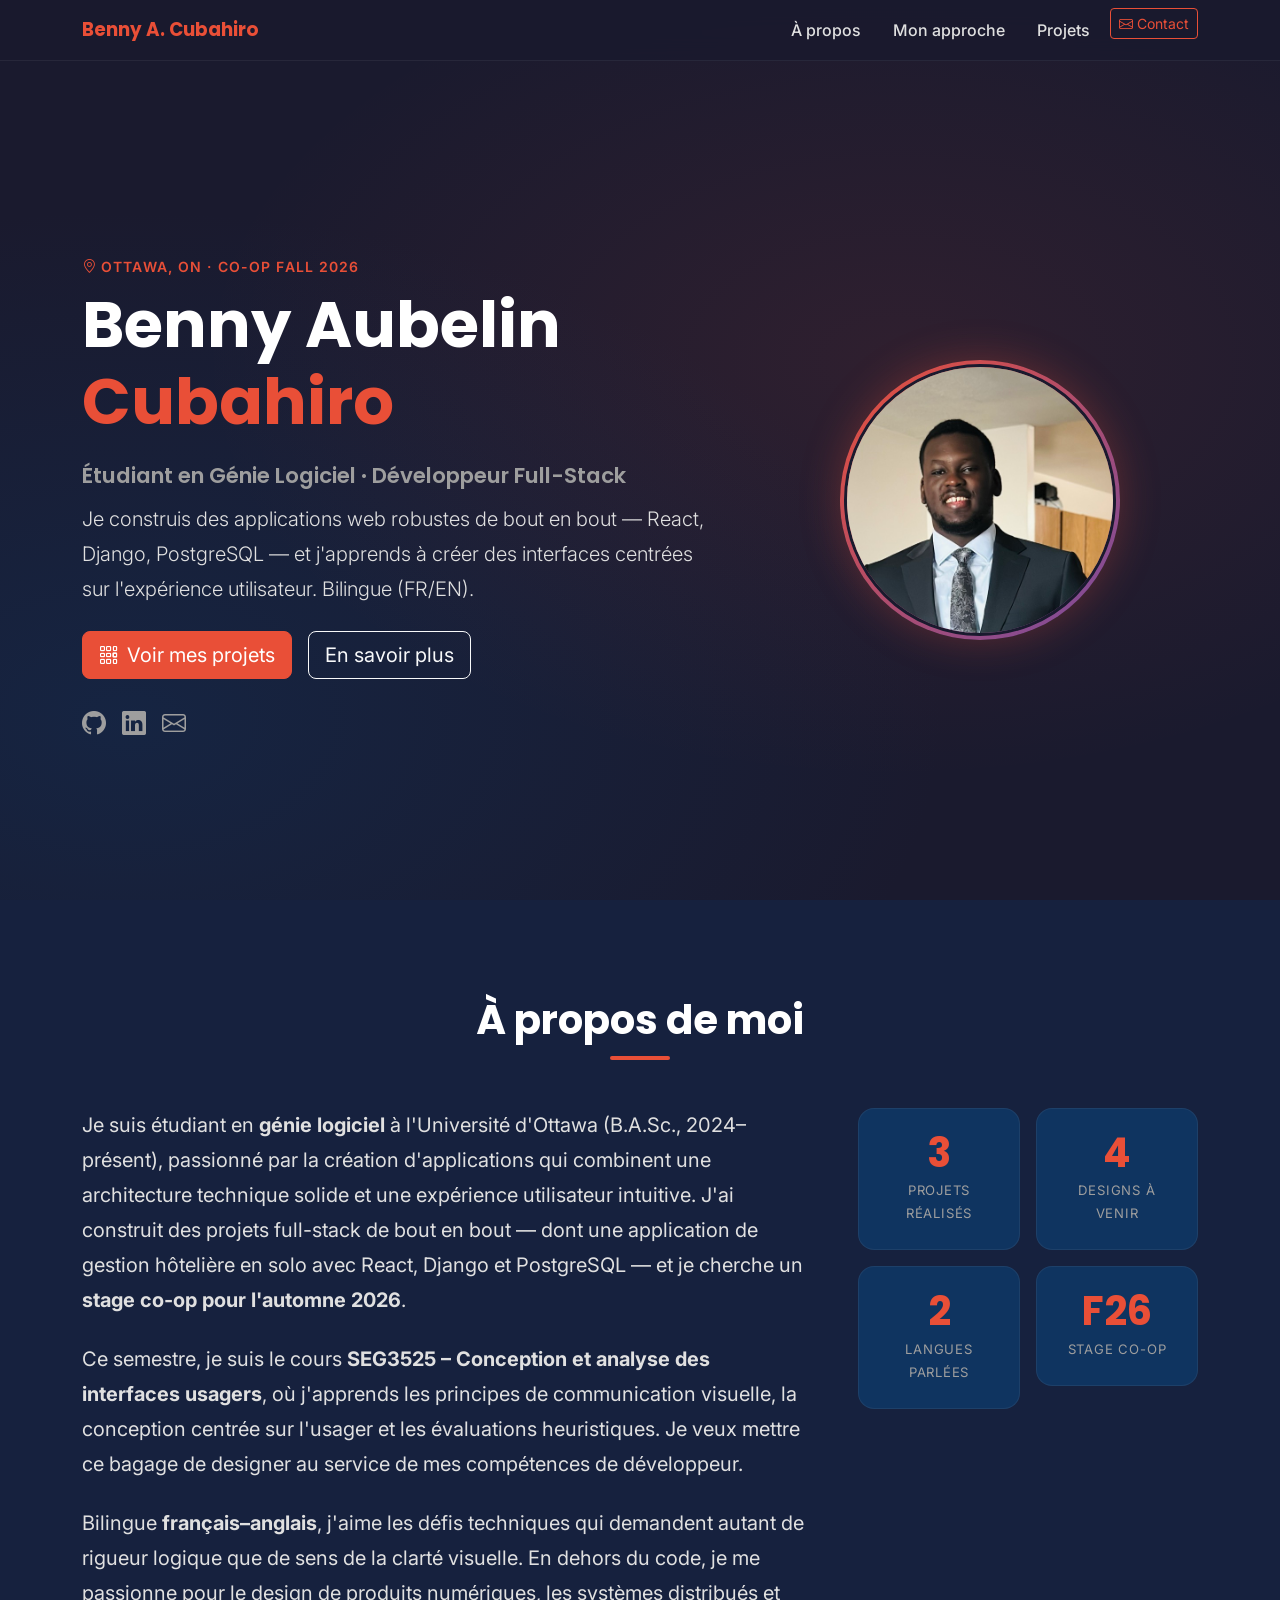
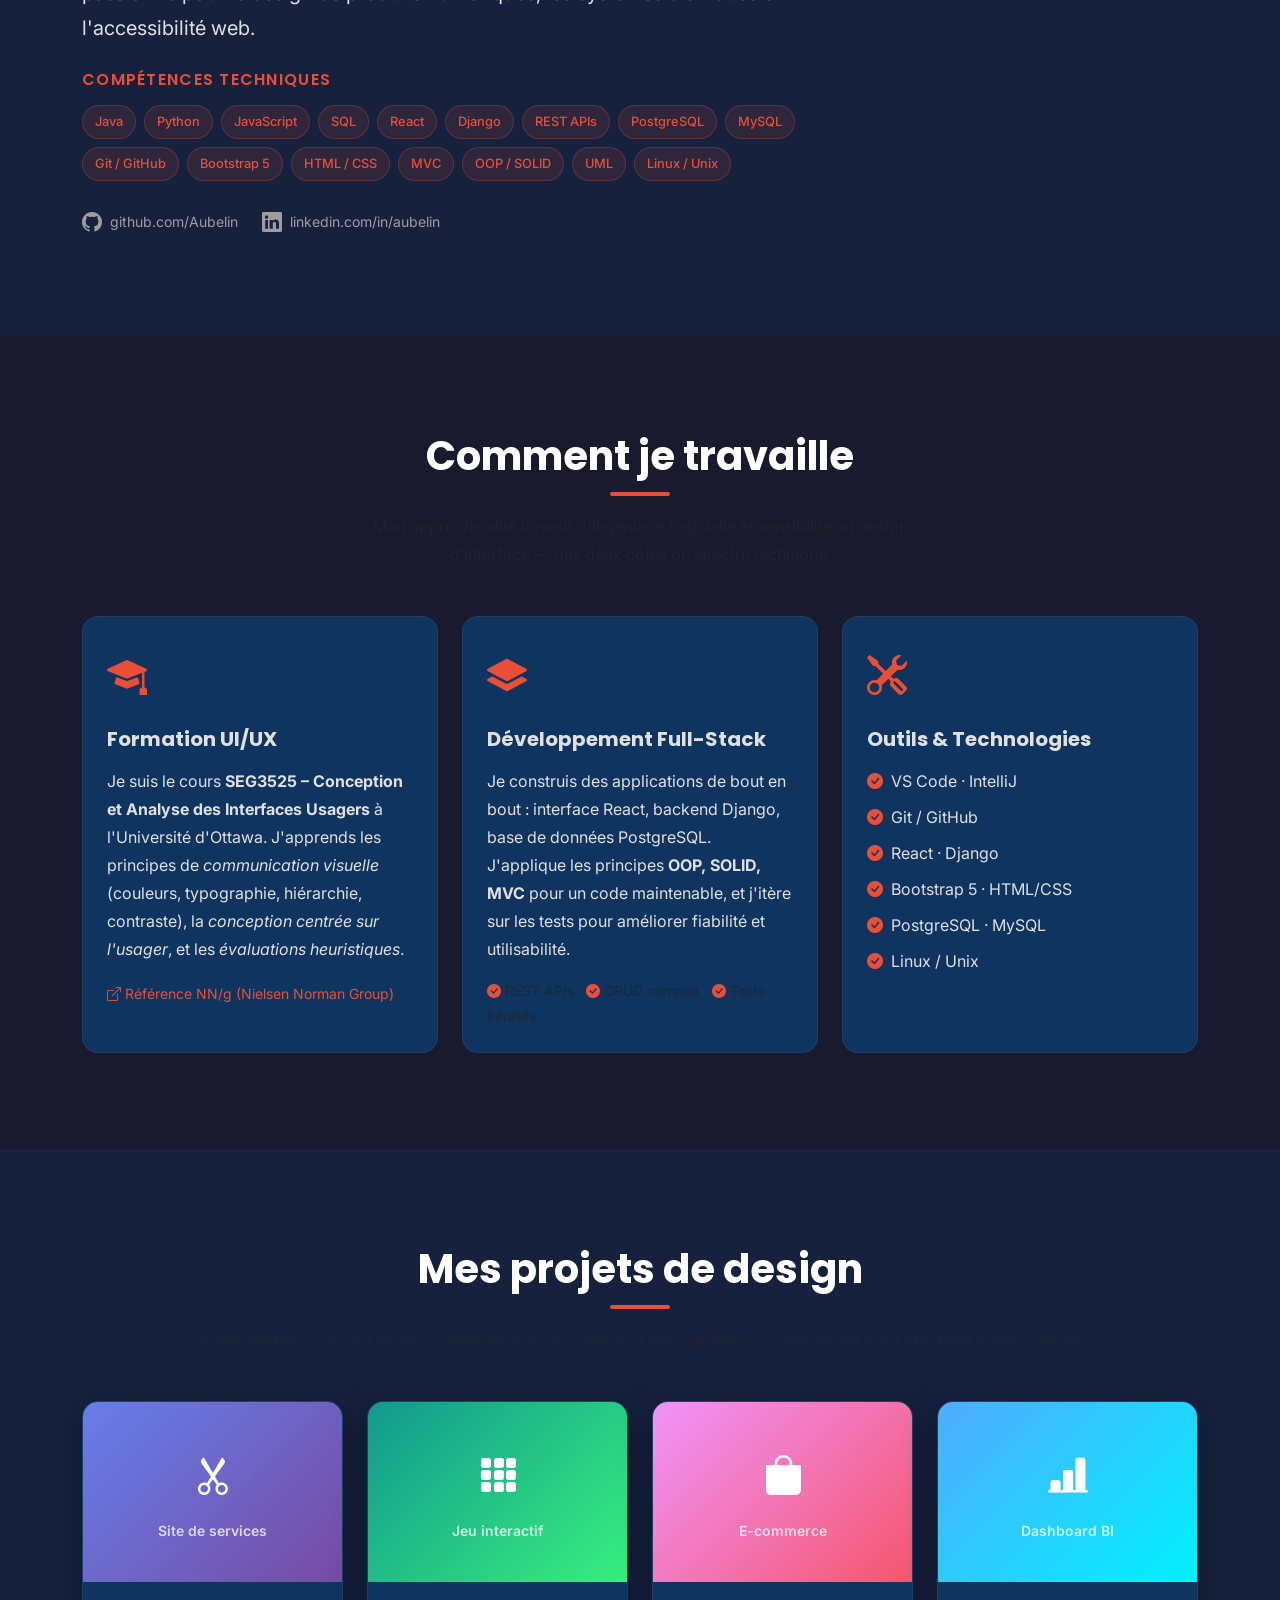
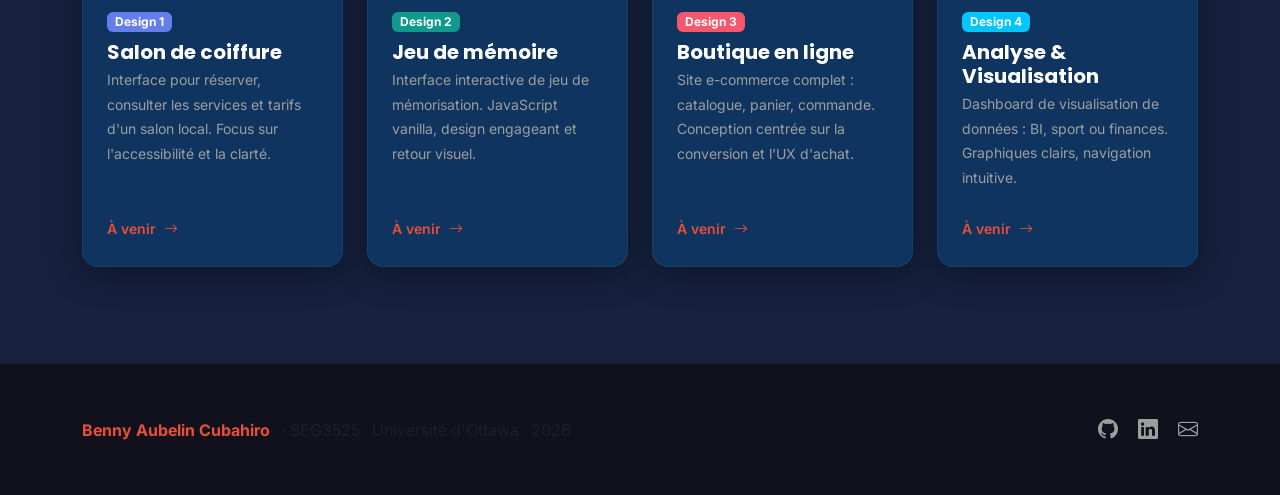
==== index.html @ 0629410d "Initial portfolio SEG3525 – Devoir 1 Portfolio page d'accueil de Benny Aubelin Cubahiro. - Section À" ====
<!DOCTYPE html>
<html lang="fr">
<head>
  <meta charset="UTF-8" />
  <meta name="viewport" content="width=device-width, initial-scale=1" />
  <meta name="description" content="Portfolio de Benny Aubelin Cubahiro – Étudiant en génie logiciel à l'Université d'Ottawa. Développeur Full-Stack React, Django, Python, Java." />
  <title>Benny Aubelin Cubahiro – Portfolio</title>

  <!-- Bootstrap 5.3 CSS -->
  <link href="https://cdn.jsdelivr.net/npm/bootstrap@5.3.3/dist/css/bootstrap.min.css" rel="stylesheet" />

  <!-- Bootstrap Icons -->
  <link rel="stylesheet" href="https://cdn.jsdelivr.net/npm/bootstrap-icons@1.11.3/font/bootstrap-icons.min.css" />

  <!-- Google Fonts : Poppins (titres) + Inter (corps) -->
  <link rel="preconnect" href="https://fonts.googleapis.com" />
  <link rel="preconnect" href="https://fonts.gstatic.com" crossorigin />
  <link href="https://fonts.googleapis.com/css2?family=Poppins:wght@400;600;700;800&family=Inter:wght@300;400;500&display=swap" rel="stylesheet" />

  <!-- CSS personnalisé -->
  <link rel="stylesheet" href="css/style.css" />
</head>

<body>

  <!-- ═══════════════════════════════════════════════════════════════
       NAVIGATION – fixed-top, devient opaque au scroll
  ════════════════════════════════════════════════════════════════ -->
  <nav class="navbar navbar-expand-lg fixed-top" id="main-nav">
    <div class="container">
      <a class="navbar-brand fw-bold" href="#hero">Benny A. Cubahiro</a>

      <button class="navbar-toggler" type="button"
        data-bs-toggle="collapse" data-bs-target="#navMenu"
        aria-controls="navMenu" aria-expanded="false" aria-label="Ouvrir le menu">
        <span class="navbar-toggler-icon"></span>
      </button>

      <div class="collapse navbar-collapse" id="navMenu">
        <ul class="navbar-nav ms-auto gap-2">
          <li class="nav-item"><a class="nav-link" href="#about">À propos</a></li>
          <li class="nav-item"><a class="nav-link" href="#work">Mon approche</a></li>
          <li class="nav-item"><a class="nav-link" href="#cases">Projets</a></li>
          <li class="nav-item">
            <a class="btn btn-outline-primary btn-sm" href="mailto:bennyaublin@gmail.com">
              <i class="bi bi-envelope me-1"></i>Contact
            </a>
          </li>
        </ul>
      </div>
    </div>
  </nav>


  <!-- ═══════════════════════════════════════════════════════════════
       SECTION HÉRO
       Hiérarchie visuelle : H1 > sous-titre > description > CTA
       Équilibre : 2 colonnes asymétriques (7/12 texte, 5/12 photo)
  ════════════════════════════════════════════════════════════════ -->
  <section id="hero" class="min-vh-100 d-flex align-items-center">
    <div class="container">
      <div class="row align-items-center g-5">

        <!-- Texte de présentation -->
        <div class="col-lg-7">
          <p class="text-primary fw-semibold mb-2 small text-uppercase letter-spacing">
            <i class="bi bi-geo-alt me-1"></i>Ottawa, ON · Co-op Fall 2026
          </p>
          <h1 class="fw-bold mb-3">
            Benny Aubelin<br>
            <span class="text-primary">Cubahiro</span>
          </h1>
          <p class="hero-subtitle mb-2 fw-semibold">
            Étudiant en Génie Logiciel · Développeur Full-Stack
          </p>
          <p class="lead mb-4">
            Je construis des applications web robustes de bout en bout — React,
            Django, PostgreSQL — et j'apprends à créer des interfaces centrées
            sur l'expérience utilisateur. Bilingue&nbsp;(FR/EN).
          </p>
          <div class="d-flex flex-wrap gap-3">
            <a href="#cases" class="btn btn-primary btn-lg">
              <i class="bi bi-grid-3x3-gap me-2"></i>Voir mes projets
            </a>
            <a href="#about" class="btn btn-outline-light btn-lg">
              En savoir plus
            </a>
          </div>
          <!-- Liens sociaux inline dans le héro -->
          <div class="d-flex gap-3 mt-4">
            <a href="https://github.com/Aubelin" class="social-link" target="_blank" rel="noopener" aria-label="GitHub">
              <i class="bi bi-github fs-4"></i>
            </a>
            <a href="https://www.linkedin.com/in/aubelin" class="social-link" target="_blank" rel="noopener" aria-label="LinkedIn">
              <i class="bi bi-linkedin fs-4"></i>
            </a>
            <a href="mailto:bennyaublin@gmail.com" class="social-link" aria-label="Email">
              <i class="bi bi-envelope fs-4"></i>
            </a>
          </div>
        </div>

        <!-- Photo de profil -->
        <div class="col-lg-5 text-center">
          <div class="hero-photo-wrapper mx-auto">
            <img
              src="images/profile.jpg"
              alt="Photo de Benny Aubelin Cubahiro"
              class="hero-photo img-fluid"
            />
          </div>
        </div>

      </div>
    </div>
  </section>


  <!-- ═══════════════════════════════════════════════════════════════
       SECTION À PROPOS  (#about)
       Exigence du devoir : qui vous êtes, ce que vous aimez
       Équilibre : 8/12 texte, 4/12 stats — asymétrique mais stable
  ════════════════════════════════════════════════════════════════ -->
  <section id="about" class="py-section bg-section-alt">
    <div class="container">

      <div class="section-header text-center mb-5">
        <h2 class="section-title">À propos de moi</h2>
        <div class="section-divider mx-auto"></div>
      </div>

      <div class="row align-items-start g-5">

        <!-- Texte biographique -->
        <div class="col-lg-8">
          <p class="fs-5 mb-4">
            Je suis étudiant en <strong>génie logiciel</strong> à l'Université d'Ottawa
            (B.A.Sc., 2024–présent), passionné par la création d'applications qui combinent
            une architecture technique solide et une expérience utilisateur intuitive.
            J'ai construit des projets full-stack de bout en bout — dont une application de
            gestion hôtelière en solo avec React, Django et PostgreSQL — et je cherche
            un <strong>stage co-op pour l'automne 2026</strong>.
          </p>
          <p class="fs-5 mb-4">
            Ce semestre, je suis le cours <strong>SEG3525 – Conception et analyse
            des interfaces usagers</strong>, où j'apprends les principes de
            communication visuelle, la conception centrée sur l'usager et les
            évaluations heuristiques. Je veux mettre ce bagage de designer au service
            de mes compétences de développeur.
          </p>
          <p class="fs-5 mb-4">
            Bilingue <strong>français–anglais</strong>, j'aime les défis techniques
            qui demandent autant de rigueur logique que de sens de la clarté visuelle.
            En dehors du code, je me passionne pour le design de produits numériques,
            les systèmes distribués et l'accessibilité web.
          </p>

          <!-- Compétences techniques -->
          <h3 class="h6 text-primary text-uppercase fw-semibold mb-3 letter-spacing">
            Compétences techniques
          </h3>
          <div class="d-flex flex-wrap gap-2 mb-4">
            <span class="skill-badge">Java</span>
            <span class="skill-badge">Python</span>
            <span class="skill-badge">JavaScript</span>
            <span class="skill-badge">SQL</span>
            <span class="skill-badge">React</span>
            <span class="skill-badge">Django</span>
            <span class="skill-badge">REST APIs</span>
            <span class="skill-badge">PostgreSQL</span>
            <span class="skill-badge">MySQL</span>
            <span class="skill-badge">Git / GitHub</span>
            <span class="skill-badge">Bootstrap 5</span>
            <span class="skill-badge">HTML / CSS</span>
            <span class="skill-badge">MVC</span>
            <span class="skill-badge">OOP / SOLID</span>
            <span class="skill-badge">UML</span>
            <span class="skill-badge">Linux / Unix</span>
          </div>

          <!-- Liens sociaux -->
          <div class="d-flex gap-4 align-items-center">
            <a href="https://github.com/Aubelin" class="social-link d-flex align-items-center gap-2" target="_blank" rel="noopener">
              <i class="bi bi-github fs-5"></i>
              <span class="small">github.com/Aubelin</span>
            </a>
            <a href="https://www.linkedin.com/in/aubelin" class="social-link d-flex align-items-center gap-2" target="_blank" rel="noopener">
              <i class="bi bi-linkedin fs-5"></i>
              <span class="small">linkedin.com/in/aubelin</span>
            </a>
          </div>
        </div>

        <!-- Statistiques rapides -->
        <div class="col-lg-4">
          <div class="row g-3">
            <div class="col-6">
              <div class="stat-card text-center p-4 animate-on-scroll">
                <div class="stat-number">3</div>
                <div class="stat-label">Projets réalisés</div>
              </div>
            </div>
            <div class="col-6">
              <div class="stat-card text-center p-4 animate-on-scroll">
                <div class="stat-number">4</div>
                <div class="stat-label">Designs à venir</div>
              </div>
            </div>
            <div class="col-6">
              <div class="stat-card text-center p-4 animate-on-scroll">
                <div class="stat-number">2</div>
                <div class="stat-label">Langues parlées</div>
              </div>
            </div>
            <div class="col-6">
              <div class="stat-card text-center p-4 animate-on-scroll">
                <div class="stat-number">F26</div>
                <div class="stat-label">Stage co-op</div>
              </div>
            </div>
          </div>
        </div>

      </div>
    </div>
  </section>


  <!-- ═══════════════════════════════════════════════════════════════
       SECTION COMMENT JE TRAVAILLE  (#work)
       Exigence du devoir : façon de travailler + formation
       Équilibre : 3 colonnes égales — symétrique
  ════════════════════════════════════════════════════════════════ -->
  <section id="work" class="py-section">
    <div class="container">

      <div class="section-header text-center mb-5">
        <h2 class="section-title">Comment je travaille</h2>
        <div class="section-divider mx-auto"></div>
        <p class="text-muted mt-3 mx-auto" style="max-width:560px;">
          Mon approche allie rigueur d'ingénierie logicielle et sensibilité
          au design d'interface — des deux côtés du spectre technique.
        </p>
      </div>

      <div class="row g-4">

        <!-- Carte 1 – Formation UI/UX -->
        <div class="col-md-4">
          <div class="feature-card h-100 p-4 animate-on-scroll">
            <div class="feature-icon mb-3">
              <i class="bi bi-mortarboard-fill fs-1"></i>
            </div>
            <h3 class="h5 fw-bold mb-3">Formation UI/UX</h3>
            <p class="mb-3">
              Je suis le cours <strong>SEG3525 – Conception et Analyse des
              Interfaces Usagers</strong> à l'Université d'Ottawa.
              J'apprends les principes de <em>communication visuelle</em>
              (couleurs, typographie, hiérarchie, contraste), la <em>conception
              centrée sur l'usager</em>, et les <em>évaluations
              heuristiques</em>.
            </p>
            <a href="https://www.nngroup.com" target="_blank" rel="noopener" class="text-primary text-decoration-none small">
              <i class="bi bi-box-arrow-up-right me-1"></i>Référence NN/g (Nielsen Norman Group)
            </a>
          </div>
        </div>

        <!-- Carte 2 – Développement Full-Stack -->
        <div class="col-md-4">
          <div class="feature-card h-100 p-4 animate-on-scroll">
            <div class="feature-icon mb-3">
              <i class="bi bi-layers-fill fs-1"></i>
            </div>
            <h3 class="h5 fw-bold mb-3">Développement Full-Stack</h3>
            <p class="mb-3">
              Je construis des applications de bout en bout : interface
              React, backend Django, base de données PostgreSQL.
              J'applique les principes <strong>OOP, SOLID, MVC</strong>
              pour un code maintenable, et j'itère sur les tests pour
              améliorer fiabilité et utilisabilité.
            </p>
            <p class="text-muted small mb-0">
              <i class="bi bi-check-circle-fill text-primary me-1"></i>REST APIs
              · <i class="bi bi-check-circle-fill text-primary me-1"></i>CRUD complet
              · <i class="bi bi-check-circle-fill text-primary me-1"></i>Tests itératifs
            </p>
          </div>
        </div>

        <!-- Carte 3 – Outils & Technologies -->
        <div class="col-md-4">
          <div class="feature-card h-100 p-4 animate-on-scroll">
            <div class="feature-icon mb-3">
              <i class="bi bi-tools fs-1"></i>
            </div>
            <h3 class="h5 fw-bold mb-3">Outils & Technologies</h3>
            <ul class="list-unstyled mb-0">
              <li class="mb-2"><i class="bi bi-check-circle-fill text-primary me-2"></i>VS Code · IntelliJ</li>
              <li class="mb-2"><i class="bi bi-check-circle-fill text-primary me-2"></i>Git / GitHub</li>
              <li class="mb-2"><i class="bi bi-check-circle-fill text-primary me-2"></i>React · Django</li>
              <li class="mb-2"><i class="bi bi-check-circle-fill text-primary me-2"></i>Bootstrap 5 · HTML/CSS</li>
              <li class="mb-2"><i class="bi bi-check-circle-fill text-primary me-2"></i>PostgreSQL · MySQL</li>
              <li class="mb-2"><i class="bi bi-check-circle-fill text-primary me-2"></i>Linux / Unix</li>
            </ul>
          </div>
        </div>

      </div>
    </div>
  </section>


  <!-- ═══════════════════════════════════════════════════════════════
       SECTION 4 ÉTUDES DE CAS  (#cases)
       Exigence du devoir : 4 cartes cliquables → pages placeholder
       Échelle : badges, titres et textes à tailles différenciées
  ════════════════════════════════════════════════════════════════ -->
  <section id="cases" class="py-section bg-section-alt">
    <div class="container">

      <div class="section-header text-center mb-5">
        <h2 class="section-title">Mes projets de design</h2>
        <div class="section-divider mx-auto"></div>
        <p class="text-muted mt-3">
          Quatre interfaces à concevoir ce semestre dans le cadre du cours SEG3525 —
          cliquez sur une carte pour voir les détails.
        </p>
      </div>

      <div class="row g-4">

        <!-- Projet 1 : Salon de coiffure -->
        <div class="col-sm-6 col-xl-3">
          <a href="pages/projet1.html" class="text-decoration-none">
            <div class="case-card h-100 animate-on-scroll">
              <div class="card-img-wrapper">
                <div class="card-placeholder bg-gradient-1 d-flex flex-column align-items-center justify-content-center">
                  <i class="bi bi-scissors fs-1 text-white"></i>
                  <span class="small text-white mt-2 opacity-75 fw-semibold">Site de services</span>
                </div>
              </div>
              <div class="card-body p-4">
                <span class="badge mb-2" style="background:#667eea;">Design 1</span>
                <h5 class="card-title fw-bold mb-1">Salon de coiffure</h5>
                <p class="card-text small">
                  Interface pour réserver, consulter les services et tarifs
                  d'un salon local. Focus sur l'accessibilité et la clarté.
                </p>
              </div>
              <div class="card-footer-custom px-4 pb-4">
                <span class="text-primary small fw-semibold">
                  À venir <i class="bi bi-arrow-right ms-1"></i>
                </span>
              </div>
            </div>
          </a>
        </div>

        <!-- Projet 2 : Jeu de mémoire -->
        <div class="col-sm-6 col-xl-3">
          <a href="pages/projet2.html" class="text-decoration-none">
            <div class="case-card h-100 animate-on-scroll">
              <div class="card-img-wrapper">
                <div class="card-placeholder bg-gradient-2 d-flex flex-column align-items-center justify-content-center">
                  <i class="bi bi-grid-3x3-gap-fill fs-1 text-white"></i>
                  <span class="small text-white mt-2 opacity-75 fw-semibold">Jeu interactif</span>
                </div>
              </div>
              <div class="card-body p-4">
                <span class="badge mb-2" style="background:#11998e;">Design 2</span>
                <h5 class="card-title fw-bold mb-1">Jeu de mémoire</h5>
                <p class="card-text small">
                  Interface interactive de jeu de mémorisation.
                  JavaScript vanilla, design engageant et retour visuel.
                </p>
              </div>
              <div class="card-footer-custom px-4 pb-4">
                <span class="text-primary small fw-semibold">
                  À venir <i class="bi bi-arrow-right ms-1"></i>
                </span>
              </div>
            </div>
          </a>
        </div>

        <!-- Projet 3 : E-commerce -->
        <div class="col-sm-6 col-xl-3">
          <a href="pages/projet3.html" class="text-decoration-none">
            <div class="case-card h-100 animate-on-scroll">
              <div class="card-img-wrapper">
                <div class="card-placeholder bg-gradient-3 d-flex flex-column align-items-center justify-content-center">
                  <i class="bi bi-bag-fill fs-1 text-white"></i>
                  <span class="small text-white mt-2 opacity-75 fw-semibold">E-commerce</span>
                </div>
              </div>
              <div class="card-body p-4">
                <span class="badge mb-2" style="background:#f5576c;">Design 3</span>
                <h5 class="card-title fw-bold mb-1">Boutique en ligne</h5>
                <p class="card-text small">
                  Site e-commerce complet : catalogue, panier, commande.
                  Conception centrée sur la conversion et l'UX d'achat.
                </p>
              </div>
              <div class="card-footer-custom px-4 pb-4">
                <span class="text-primary small fw-semibold">
                  À venir <i class="bi bi-arrow-right ms-1"></i>
                </span>
              </div>
            </div>
          </a>
        </div>

        <!-- Projet 4 : Analyse & Visualisation -->
        <div class="col-sm-6 col-xl-3">
          <a href="pages/projet4.html" class="text-decoration-none">
            <div class="case-card h-100 animate-on-scroll">
              <div class="card-img-wrapper">
                <div class="card-placeholder bg-gradient-4 d-flex flex-column align-items-center justify-content-center">
                  <i class="bi bi-bar-chart-line-fill fs-1 text-white"></i>
                  <span class="small text-white mt-2 opacity-75 fw-semibold">Dashboard BI</span>
                </div>
              </div>
              <div class="card-body p-4">
                <span class="badge mb-2" style="background:#00c6fb;">Design 4</span>
                <h5 class="card-title fw-bold mb-1">Analyse & Visualisation</h5>
                <p class="card-text small">
                  Dashboard de visualisation de données : BI, sport ou
                  finances. Graphiques clairs, navigation intuitive.
                </p>
              </div>
              <div class="card-footer-custom px-4 pb-4">
                <span class="text-primary small fw-semibold">
                  À venir <i class="bi bi-arrow-right ms-1"></i>
                </span>
              </div>
            </div>
          </a>
        </div>

      </div>
    </div>
  </section>


  <!-- ═══════════════════════════════════════════════════════════════
       FOOTER
  ════════════════════════════════════════════════════════════════ -->
  <footer class="py-5">
    <div class="container">
      <div class="row align-items-center">
        <div class="col-md-6 text-center text-md-start mb-3 mb-md-0">
          <span class="fw-bold text-primary">Benny Aubelin Cubahiro</span>
          <span class="text-muted ms-2">· SEG3525 · Université d'Ottawa · 2026</span>
        </div>
        <div class="col-md-6 text-center text-md-end">
          <a href="https://github.com/Aubelin" class="social-link me-3" target="_blank" rel="noopener" aria-label="GitHub">
            <i class="bi bi-github fs-5"></i>
          </a>
          <a href="https://www.linkedin.com/in/aubelin" class="social-link me-3" target="_blank" rel="noopener" aria-label="LinkedIn">
            <i class="bi bi-linkedin fs-5"></i>
          </a>
          <a href="mailto:bennyaublin@gmail.com" class="social-link" aria-label="Email">
            <i class="bi bi-envelope fs-5"></i>
          </a>
        </div>
      </div>
    </div>
  </footer>

  <!-- Bootstrap JS -->
  <script src="https://cdn.jsdelivr.net/npm/bootstrap@5.3.3/dist/js/bootstrap.bundle.min.js"></script>
  <!-- JS personnalisé -->
  <script src="js/main.js"></script>

</body>
</html>
---- css/style.css ----
/*
  SEG3525 – Devoir 1 · Portfolio de Benny Aubelin Cubahiro
  CSS personnalisé — complète Bootstrap 5
  ─────────────────────────────────────────────────────────────────
  PRINCIPES DE COMMUNICATION VISUELLE APPLIQUÉS :
  ① Échelle      : H1 (4rem) → H2 (2.5rem) → H3 (1.5rem) → body (1rem)
                   stat-number (2.5rem) vs stat-label (0.85rem)
  ② Hiérarchie   : Hero > À propos > Comment je travaille > Projets
                   Dans chaque section : titre > sous-titre > corps > CTA
  ③ Équilibre    : Hero 7/12–5/12 (asymétrique), About 8/12–4/12,
                   Work 3×1/3 (symétrique), Cases 4×1/4 (grille)
  ④ Contraste    : fond #1A1A2E + texte #E0E0E0 + accent #E94F37
                   Ratio de contraste text/fond ≈ 10:1 (WCAG AAA)
*/

/* ════════════════════════════════════════════════════════════════
   1. VARIABLES DE THÈME
════════════════════════════════════════════════════════════════ */
:root {
  /* Palette – 5 couleurs max (principe de communication visuelle) */
  --color-primary:      #E94F37;   /* Rouge-orange : accent, CTA, icônes  */
  --color-primary-dark: #c0392b;   /* Survol primaire                     */
  --color-dark:         #1A1A2E;   /* Fond général – navy profond         */
  --color-dark-alt:     #16213E;   /* Fond sections alternées             */
  --color-card:         #0F3460;   /* Fond des cartes                     */

  /* Texte */
  --color-text:         #E0E0E0;   /* Corps de texte principal            */
  --color-text-muted:   #9E9E9E;   /* Texte secondaire / légendes         */
  --color-heading:      #FFFFFF;   /* Titres h1–h4                        */

  /* Typographie */
  --font-heading: 'Poppins', sans-serif;
  --font-body:    'Inter', sans-serif;
  --font-size-base: 1rem;
  --line-height:    1.75;

  /* Espacements */
  --section-padding: 6rem 0;

  /* Arrondi */
  --border-radius-card: 1rem;
  --border-radius-btn:  0.5rem;

  /* Ombres */
  --shadow-card:  0 8px 32px rgba(0, 0, 0, 0.35);
  --shadow-hover: 0 16px 48px rgba(233, 79, 55, 0.22);

  /* Transition globale */
  --transition: all 0.3s ease;
}


/* ════════════════════════════════════════════════════════════════
   2. RESET & BASE
════════════════════════════════════════════════════════════════ */
*, *::before, *::after {
  box-sizing: border-box;
  margin: 0;
  padding: 0;
}

html {
  scroll-behavior: smooth;
  font-size: var(--font-size-base);
}

body {
  font-family: var(--font-body);
  background-color: var(--color-dark);
  color: var(--color-text);
  line-height: var(--line-height);
  overflow-x: hidden;
}

/* Surcharge Bootstrap – couleur primaire */
.text-primary          { color: var(--color-primary) !important; }
.bg-primary            { background-color: var(--color-primary) !important; }
.btn-primary           { background-color: var(--color-primary); border-color: var(--color-primary); }
.btn-primary:hover     { background-color: var(--color-primary-dark); border-color: var(--color-primary-dark); }
.btn-outline-primary   { color: var(--color-primary); border-color: var(--color-primary); }
.btn-outline-primary:hover { background-color: var(--color-primary); color: #fff; }


/* ════════════════════════════════════════════════════════════════
   3. TYPOGRAPHIE — Hiérarchie visuelle claire
   Principe : chaque niveau est perceptiblement plus petit
════════════════════════════════════════════════════════════════ */
h1, h2, h3, h4, h5, h6 {
  font-family: var(--font-heading);
  color: var(--color-heading);
  line-height: 1.2;
}

/* Échelle typographique : clamp() = responsive sans media-query */
h1 { font-size: clamp(2.2rem, 6vw, 4rem); }
h2 { font-size: clamp(1.75rem, 3.5vw, 2.5rem); }
h3 { font-size: 1.5rem; }

p { color: var(--color-text); margin-bottom: 0; }

a {
  color: var(--color-primary);
  text-decoration: none;
  transition: var(--transition);
}
a:hover { color: var(--color-primary-dark); }

.letter-spacing { letter-spacing: 0.08em; }

.hero-subtitle {
  font-family: var(--font-heading);
  font-size: clamp(1.1rem, 2vw, 1.35rem);
  color: var(--color-text-muted);
}


/* ════════════════════════════════════════════════════════════════
   4. NAVIGATION
════════════════════════════════════════════════════════════════ */
#main-nav {
  background: rgba(26, 26, 46, 0.9);
  backdrop-filter: blur(12px);
  -webkit-backdrop-filter: blur(12px);
  border-bottom: 1px solid rgba(255, 255, 255, 0.06);
  transition: var(--transition);
}

#main-nav.scrolled {
  background: rgba(26, 26, 46, 1);
  box-shadow: 0 4px 20px rgba(0, 0, 0, 0.4);
}

.navbar-brand {
  color: var(--color-primary) !important;
  font-family: var(--font-heading);
  font-weight: 700;
  font-size: 1.15rem;
}

.nav-link {
  color: var(--color-text) !important;
  font-weight: 500;
  padding: 0.5rem 0.75rem !important;
  transition: var(--transition);
}
.nav-link:hover, .nav-link.active { color: var(--color-primary) !important; }

.navbar-toggler       { border-color: rgba(255,255,255,0.2); }
.navbar-toggler-icon  { filter: invert(1) brightness(0.8); }


/* ════════════════════════════════════════════════════════════════
   5. HÉROS
   Équilibre asymétrique : texte 7/12, photo 5/12
════════════════════════════════════════════════════════════════ */
#hero {
  padding-top: 100px;
  min-height: 100vh;
  background:
    radial-gradient(ellipse at 70% 40%, rgba(233, 79, 55, 0.1) 0%, transparent 55%),
    radial-gradient(ellipse at 10% 80%, rgba(15, 52, 96, 0.4) 0%, transparent 50%),
    var(--color-dark);
}

/* Photo de profil circulaire avec bordure accent */
.hero-photo-wrapper {
  width: 280px;
  height: 280px;
  border-radius: 50%;
  padding: 4px;
  background: linear-gradient(135deg, var(--color-primary), #764ba2);
  box-shadow: 0 0 40px rgba(233, 79, 55, 0.3);
}

.hero-photo {
  width: 100%;
  height: 100%;
  border-radius: 50%;
  object-fit: cover;
  object-position: center top;
  border: 3px solid var(--color-dark);
}


/* ════════════════════════════════════════════════════════════════
   6. SECTIONS – rythme et alternance
════════════════════════════════════════════════════════════════ */
.py-section { padding: var(--section-padding); }

.bg-section-alt { background-color: var(--color-dark-alt); }

.section-title {
  font-family: var(--font-heading);
  font-weight: 700;
}

/* Ligne décorative rouge sous les titres de section */
.section-divider {
  width: 60px;
  height: 4px;
  background: var(--color-primary);
  border-radius: 2px;
  margin-top: 0.75rem;
}


/* ════════════════════════════════════════════════════════════════
   7. BADGES DE COMPÉTENCES
════════════════════════════════════════════════════════════════ */
.skill-badge {
  display: inline-block;
  padding: 0.3rem 0.75rem;
  border-radius: 2rem;
  font-size: 0.8rem;
  font-weight: 500;
  background: rgba(233, 79, 55, 0.12);
  color: var(--color-primary);
  border: 1px solid rgba(233, 79, 55, 0.25);
  transition: var(--transition);
}
.skill-badge:hover {
  background: rgba(233, 79, 55, 0.22);
}


/* ════════════════════════════════════════════════════════════════
   8. STATISTIQUES (section À propos)
════════════════════════════════════════════════════════════════ */
.stat-card {
  background: var(--color-card);
  border-radius: var(--border-radius-card);
  border: 1px solid rgba(255, 255, 255, 0.06);
}

/* Échelle : grand nombre vs petite étiquette */
.stat-number {
  font-family: var(--font-heading);
  font-size: 2.5rem;
  font-weight: 700;
  color: var(--color-primary);
  line-height: 1;
  margin-bottom: 0.4rem;
}

.stat-label {
  font-size: 0.82rem;
  color: var(--color-text-muted);
  text-transform: uppercase;
  letter-spacing: 0.06em;
}


/* ════════════════════════════════════════════════════════════════
   9. CARTES "COMMENT JE TRAVAILLE"
════════════════════════════════════════════════════════════════ */
.feature-card {
  background: var(--color-card);
  border: 1px solid rgba(255, 255, 255, 0.06);
  border-radius: var(--border-radius-card);
  transition: var(--transition);
}

.feature-card:hover {
  transform: translateY(-6px);
  box-shadow: var(--shadow-hover);
  border-color: rgba(233, 79, 55, 0.3);
}

.feature-icon { color: var(--color-primary); }


/* ════════════════════════════════════════════════════════════════
   10. CARTES DES PROJETS (études de cas)
════════════════════════════════════════════════════════════════ */
.case-card {
  background: var(--color-card);
  border: 1px solid rgba(255, 255, 255, 0.06);
  border-radius: var(--border-radius-card);
  overflow: hidden;
  transition: var(--transition);
  box-shadow: var(--shadow-card);
  display: flex;
  flex-direction: column;
}

.case-card:hover {
  transform: translateY(-8px);
  box-shadow: var(--shadow-hover);
  border-color: rgba(233, 79, 55, 0.35);
}

.card-img-wrapper { overflow: hidden; }

.card-placeholder {
  height: 180px;
  width: 100%;
  transition: transform 0.4s ease;
}

.case-card:hover .card-placeholder { transform: scale(1.06); }

/* Dégradés pour les 4 projets */
.bg-gradient-1 { background: linear-gradient(135deg, #667eea 0%, #764ba2 100%); }
.bg-gradient-2 { background: linear-gradient(135deg, #11998e 0%, #38ef7d 100%); }
.bg-gradient-3 { background: linear-gradient(135deg, #f093fb 0%, #f5576c 100%); }
.bg-gradient-4 { background: linear-gradient(135deg, #4facfe 0%, #00f2fe 100%); }

.card-title  { color: var(--color-heading); }
.card-text   { color: var(--color-text-muted); }
.card-body   { flex: 1; }
.card-footer-custom { margin-top: auto; }


/* ════════════════════════════════════════════════════════════════
   11. LIENS SOCIAUX
════════════════════════════════════════════════════════════════ */
.social-link {
  color: var(--color-text-muted);
  transition: var(--transition);
}
.social-link:hover {
  color: var(--color-primary);
  transform: translateY(-3px);
}
.social-link .small { color: var(--color-text-muted); }
.social-link:hover .small { color: var(--color-primary); }


/* ════════════════════════════════════════════════════════════════
   12. FOOTER
════════════════════════════════════════════════════════════════ */
footer {
  background: rgba(0, 0, 0, 0.35);
  border-top: 1px solid rgba(255, 255, 255, 0.06);
}


/* ════════════════════════════════════════════════════════════════
   13. ANIMATIONS D'APPARITION (IntersectionObserver dans main.js)
════════════════════════════════════════════════════════════════ */
.animate-on-scroll {
  opacity: 0;
  transform: translateY(28px);
  transition: opacity 0.65s ease, transform 0.65s ease;
}
.animate-on-scroll.visible {
  opacity: 1;
  transform: translateY(0);
}


/* ════════════════════════════════════════════════════════════════
   14. UTILITAIRES
════════════════════════════════════════════════════════════════ */
/* Scrollbar personnalisée */
::-webkit-scrollbar       { width: 7px; }
::-webkit-scrollbar-track { background: var(--color-dark); }
::-webkit-scrollbar-thumb { background: var(--color-primary); border-radius: 4px; }

/* Sélection de texte */
::selection { background: var(--color-primary); color: #fff; }


/* ════════════════════════════════════════════════════════════════
   15. RESPONSIVE (Bootstrap gère la grille — ajustements fins ici)
════════════════════════════════════════════════════════════════ */
@media (max-width: 768px) {
  :root { --section-padding: 4rem 0; }

  #hero {
    padding-top: 90px;
    text-align: center;
  }
  #hero .lead { margin: 0 auto 1.5rem; }
  #hero .d-flex { justify-content: center; }

  .hero-photo-wrapper {
    width: 200px;
    height: 200px;
  }
}
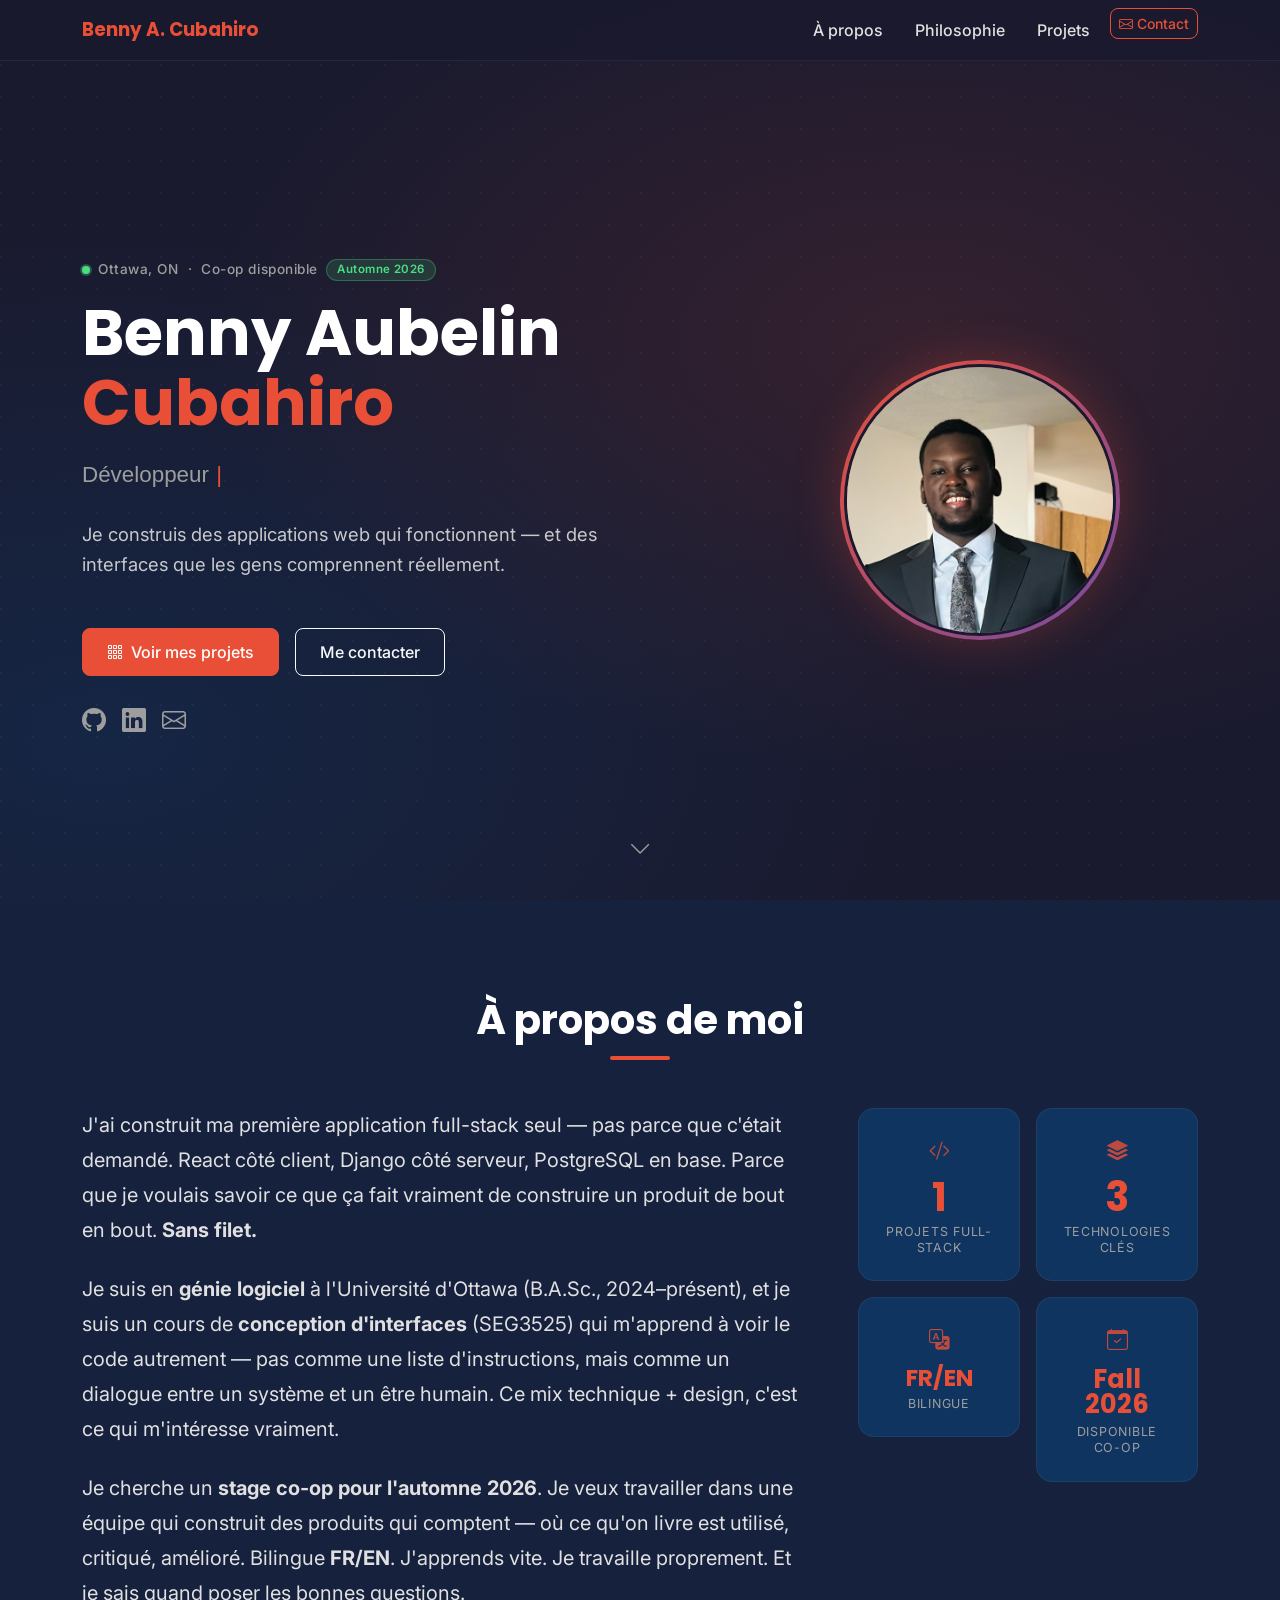
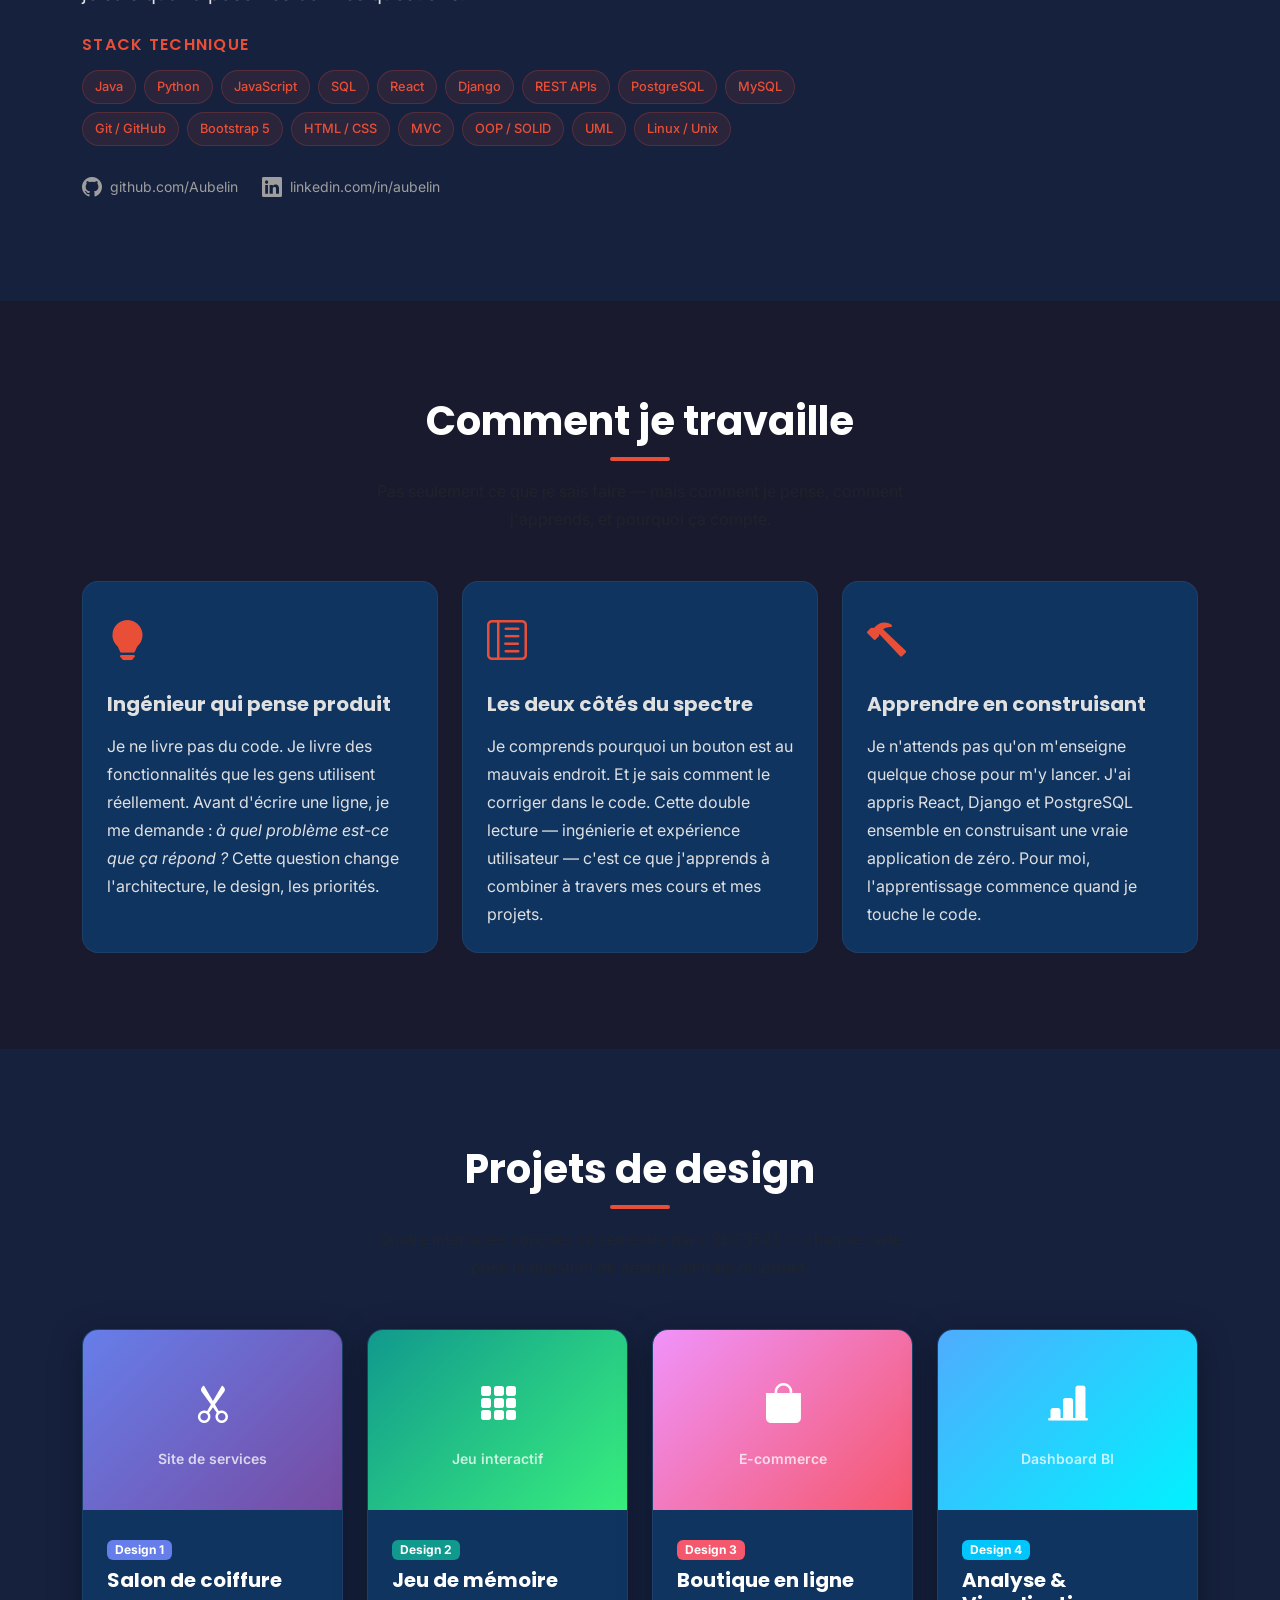
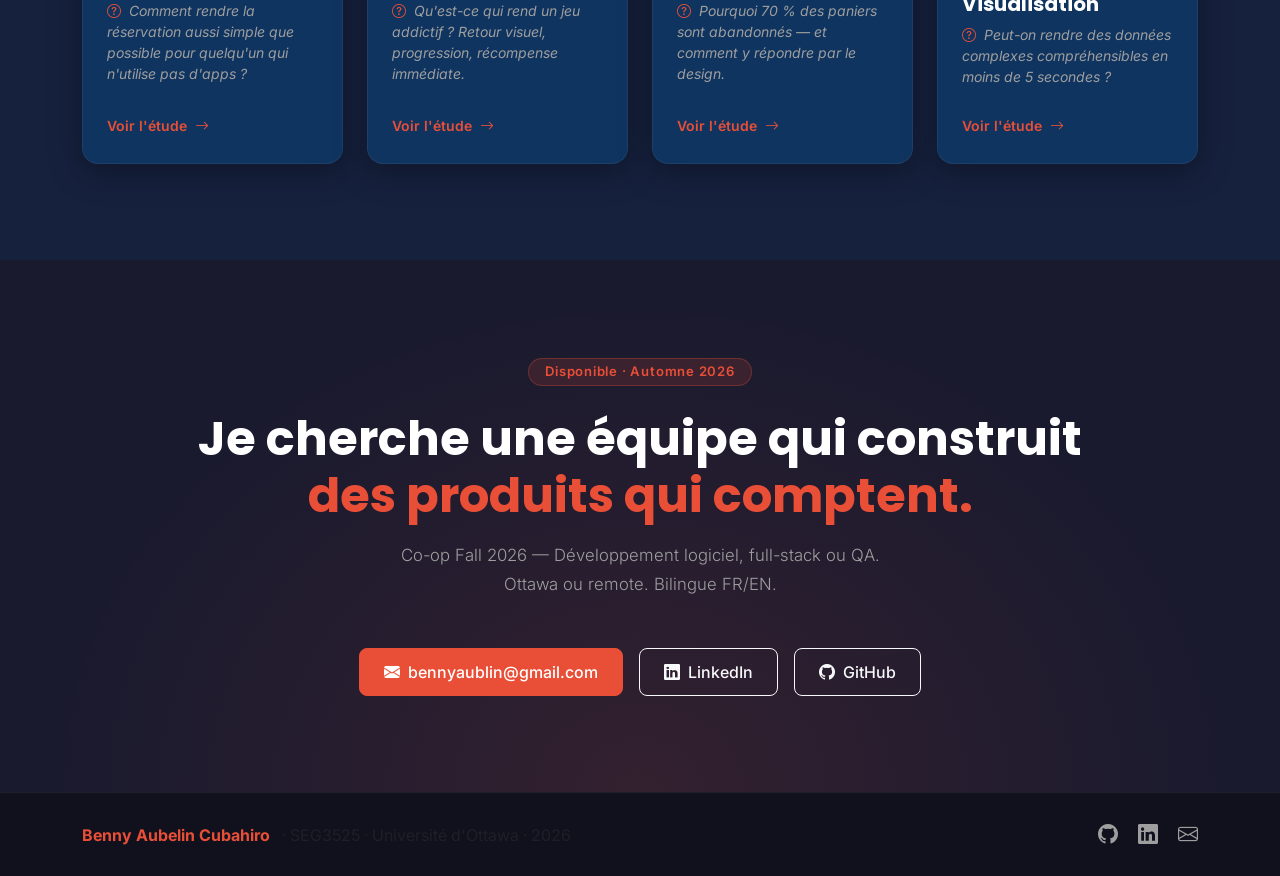
==== commit 70604140: "Portfolio V2 — storytelling, typewriter, CTA identity - Hero: dot-grid background, location pulse do" ====
--- a/index.html
+++ b/index.html
@@ -3,20 +3,17 @@
 <head>
   <meta charset="UTF-8" />
   <meta name="viewport" content="width=device-width, initial-scale=1" />
-  <meta name="description" content="Portfolio de Benny Aubelin Cubahiro – Étudiant en génie logiciel à l'Université d'Ottawa. Développeur Full-Stack React, Django, Python, Java." />
-  <title>Benny Aubelin Cubahiro – Portfolio</title>
+  <meta name="description" content="Benny Aubelin Cubahiro — Ingénieur logiciel full-stack en formation à l'Université d'Ottawa. React, Django, PostgreSQL. Disponible co-op automne 2026." />
+  <title>Benny Aubelin Cubahiro — Ingénieur Logiciel · Portfolio</title>
 
   <!-- Bootstrap 5.3 CSS -->
   <link href="https://cdn.jsdelivr.net/npm/bootstrap@5.3.3/dist/css/bootstrap.min.css" rel="stylesheet" />
-
   <!-- Bootstrap Icons -->
   <link rel="stylesheet" href="https://cdn.jsdelivr.net/npm/bootstrap-icons@1.11.3/font/bootstrap-icons.min.css" />
-
   <!-- Google Fonts : Poppins (titres) + Inter (corps) -->
   <link rel="preconnect" href="https://fonts.googleapis.com" />
   <link rel="preconnect" href="https://fonts.gstatic.com" crossorigin />
   <link href="https://fonts.googleapis.com/css2?family=Poppins:wght@400;600;700;800&family=Inter:wght@300;400;500&display=swap" rel="stylesheet" />
-
   <!-- CSS personnalisé -->
   <link rel="stylesheet" href="css/style.css" />
 </head>
@@ -39,10 +36,10 @@
       <div class="collapse navbar-collapse" id="navMenu">
         <ul class="navbar-nav ms-auto gap-2">
           <li class="nav-item"><a class="nav-link" href="#about">À propos</a></li>
-          <li class="nav-item"><a class="nav-link" href="#work">Mon approche</a></li>
+          <li class="nav-item"><a class="nav-link" href="#work">Philosophie</a></li>
           <li class="nav-item"><a class="nav-link" href="#cases">Projets</a></li>
           <li class="nav-item">
-            <a class="btn btn-outline-primary btn-sm" href="mailto:bennyaublin@gmail.com">
+            <a class="btn btn-outline-primary btn-sm" href="#contact">
               <i class="bi bi-envelope me-1"></i>Contact
             </a>
           </li>
@@ -54,8 +51,9 @@
 
   <!-- ═══════════════════════════════════════════════════════════════
        SECTION HÉRO
-       Hiérarchie visuelle : H1 > sous-titre > description > CTA
+       Hiérarchie visuelle : H1 > typewriter > tagline > CTA
        Équilibre : 2 colonnes asymétriques (7/12 texte, 5/12 photo)
+       Animation : typewriter sur le sous-titre, grid background
   ════════════════════════════════════════════════════════════════ -->
   <section id="hero" class="min-vh-100 d-flex align-items-center">
     <div class="container">
@@ -63,31 +61,43 @@
 
         <!-- Texte de présentation -->
         <div class="col-lg-7">
-          <p class="text-primary fw-semibold mb-2 small text-uppercase letter-spacing">
-            <i class="bi bi-geo-alt me-1"></i>Ottawa, ON · Co-op Fall 2026
+
+          <!-- Badge de localisation + disponibilité -->
+          <p class="hero-location mb-3">
+            <span class="location-dot"></span>
+            Ottawa, ON &nbsp;·&nbsp; Co-op disponible
+            <span class="badge badge-available ms-2">Automne 2026</span>
           </p>
-          <h1 class="fw-bold mb-3">
+
+          <!-- Titre principal -->
+          <h1 class="fw-bold mb-3 hero-name">
             Benny Aubelin<br>
             <span class="text-primary">Cubahiro</span>
           </h1>
-          <p class="hero-subtitle mb-2 fw-semibold">
-            Étudiant en Génie Logiciel · Développeur Full-Stack
+
+          <!-- Ligne typewriter -->
+          <p class="hero-typewriter-line mb-4">
+            <span id="typewriter"></span><span class="typewriter-cursor" aria-hidden="true">|</span>
           </p>
-          <p class="lead mb-4">
-            Je construis des applications web robustes de bout en bout — React,
-            Django, PostgreSQL — et j'apprends à créer des interfaces centrées
-            sur l'expérience utilisateur. Bilingue&nbsp;(FR/EN).
+
+          <!-- Tagline signature -->
+          <p class="hero-tagline mb-5">
+            Je construis des applications web qui fonctionnent —
+            et des interfaces que les gens comprennent réellement.
           </p>
-          <div class="d-flex flex-wrap gap-3">
-            <a href="#cases" class="btn btn-primary btn-lg">
+
+          <!-- CTA principal + secondaire -->
+          <div class="d-flex flex-wrap gap-3 mb-4">
+            <a href="#cases" class="btn btn-primary btn-lg px-4">
               <i class="bi bi-grid-3x3-gap me-2"></i>Voir mes projets
             </a>
-            <a href="#about" class="btn btn-outline-light btn-lg">
-              En savoir plus
-            </a>
-          </div>
+            <a href="#contact" class="btn btn-outline-light btn-lg px-4">
+              Me contacter
+            </a>
+          </div>
+
           <!-- Liens sociaux inline dans le héro -->
-          <div class="d-flex gap-3 mt-4">
+          <div class="d-flex gap-3 mt-2">
             <a href="https://github.com/Aubelin" class="social-link" target="_blank" rel="noopener" aria-label="GitHub">
               <i class="bi bi-github fs-4"></i>
             </a>
@@ -113,13 +123,19 @@
 
       </div>
     </div>
+
+    <!-- Indicateur de défilement -->
+    <a href="#about" class="scroll-indicator" aria-label="Défiler vers le bas">
+      <i class="bi bi-chevron-down"></i>
+    </a>
   </section>
 
 
   <!-- ═══════════════════════════════════════════════════════════════
        SECTION À PROPOS  (#about)
        Exigence du devoir : qui vous êtes, ce que vous aimez
-       Équilibre : 8/12 texte, 4/12 stats — asymétrique mais stable
+       Storytelling émotionnel — style "startup / human"
+       Stats identitaires : pas des chiffres vides, des valeurs
   ════════════════════════════════════════════════════════════════ -->
   <section id="about" class="py-section bg-section-alt">
     <div class="container">
@@ -131,33 +147,33 @@
 
       <div class="row align-items-start g-5">
 
-        <!-- Texte biographique -->
+        <!-- Texte biographique — version émotionnelle/startup -->
         <div class="col-lg-8">
           <p class="fs-5 mb-4">
-            Je suis étudiant en <strong>génie logiciel</strong> à l'Université d'Ottawa
-            (B.A.Sc., 2024–présent), passionné par la création d'applications qui combinent
-            une architecture technique solide et une expérience utilisateur intuitive.
-            J'ai construit des projets full-stack de bout en bout — dont une application de
-            gestion hôtelière en solo avec React, Django et PostgreSQL — et je cherche
-            un <strong>stage co-op pour l'automne 2026</strong>.
+            J'ai construit ma première application full-stack seul — pas parce que
+            c'était demandé. React côté client, Django côté serveur, PostgreSQL en base.
+            Parce que je voulais savoir ce que ça fait vraiment de construire un produit
+            de bout en bout. <strong>Sans filet.</strong>
           </p>
           <p class="fs-5 mb-4">
-            Ce semestre, je suis le cours <strong>SEG3525 – Conception et analyse
-            des interfaces usagers</strong>, où j'apprends les principes de
-            communication visuelle, la conception centrée sur l'usager et les
-            évaluations heuristiques. Je veux mettre ce bagage de designer au service
-            de mes compétences de développeur.
+            Je suis en <strong>génie logiciel</strong> à l'Université d'Ottawa
+            (B.A.Sc., 2024–présent), et je suis un cours de
+            <strong>conception d'interfaces</strong> (SEG3525) qui m'apprend à voir
+            le code autrement — pas comme une liste d'instructions, mais comme
+            un dialogue entre un système et un être humain.
+            Ce mix technique&nbsp;+&nbsp;design, c'est ce qui m'intéresse vraiment.
           </p>
           <p class="fs-5 mb-4">
-            Bilingue <strong>français–anglais</strong>, j'aime les défis techniques
-            qui demandent autant de rigueur logique que de sens de la clarté visuelle.
-            En dehors du code, je me passionne pour le design de produits numériques,
-            les systèmes distribués et l'accessibilité web.
+            Je cherche un <strong>stage co-op pour l'automne 2026</strong>.
+            Je veux travailler dans une équipe qui construit des produits qui comptent —
+            où ce qu'on livre est utilisé, critiqué, amélioré.
+            Bilingue <strong>FR/EN</strong>. J'apprends vite. Je travaille proprement.
+            Et je sais quand poser les bonnes questions.
           </p>
 
-          <!-- Compétences techniques -->
+          <!-- Stack technique -->
           <h3 class="h6 text-primary text-uppercase fw-semibold mb-3 letter-spacing">
-            Compétences techniques
+            Stack technique
           </h3>
           <div class="d-flex flex-wrap gap-2 mb-4">
             <span class="skill-badge">Java</span>
@@ -191,31 +207,35 @@
           </div>
         </div>
 
-        <!-- Statistiques rapides -->
+        <!-- Statistiques identitaires V2 — avec icônes -->
         <div class="col-lg-4">
           <div class="row g-3">
             <div class="col-6">
               <div class="stat-card text-center p-4 animate-on-scroll">
-                <div class="stat-number">3</div>
-                <div class="stat-label">Projets réalisés</div>
+                <div class="stat-icon mb-2"><i class="bi bi-code-slash"></i></div>
+                <div class="stat-number" data-target="3">0</div>
+                <div class="stat-label">Projets full-stack</div>
               </div>
             </div>
             <div class="col-6">
               <div class="stat-card text-center p-4 animate-on-scroll">
-                <div class="stat-number">4</div>
-                <div class="stat-label">Designs à venir</div>
+                <div class="stat-icon mb-2"><i class="bi bi-stack"></i></div>
+                <div class="stat-number" data-target="5">0</div>
+                <div class="stat-label">Technologies clés</div>
               </div>
             </div>
             <div class="col-6">
               <div class="stat-card text-center p-4 animate-on-scroll">
-                <div class="stat-number">2</div>
-                <div class="stat-label">Langues parlées</div>
+                <div class="stat-icon mb-2"><i class="bi bi-translate"></i></div>
+                <div class="stat-number stat-text">FR/EN</div>
+                <div class="stat-label">Bilingue</div>
               </div>
             </div>
             <div class="col-6">
               <div class="stat-card text-center p-4 animate-on-scroll">
-                <div class="stat-number">F26</div>
-                <div class="stat-label">Stage co-op</div>
+                <div class="stat-icon mb-2"><i class="bi bi-calendar-check"></i></div>
+                <div class="stat-number stat-text" style="font-size:1.6rem;">Fall<br>2026</div>
+                <div class="stat-label">Disponible co-op</div>
               </div>
             </div>
           </div>
@@ -227,8 +247,9 @@
 
 
   <!-- ═══════════════════════════════════════════════════════════════
-       SECTION COMMENT JE TRAVAILLE  (#work)
+       SECTION PHILOSOPHIE DE TRAVAIL  (#work)
        Exigence du devoir : façon de travailler + formation
+       Reframing : pas un cours — une identité de développeur
        Équilibre : 3 colonnes égales — symétrique
   ════════════════════════════════════════════════════════════════ -->
   <section id="work" class="py-section">
@@ -237,72 +258,61 @@
       <div class="section-header text-center mb-5">
         <h2 class="section-title">Comment je travaille</h2>
         <div class="section-divider mx-auto"></div>
-        <p class="text-muted mt-3 mx-auto" style="max-width:560px;">
-          Mon approche allie rigueur d'ingénierie logicielle et sensibilité
-          au design d'interface — des deux côtés du spectre technique.
+        <p class="text-muted mt-3 mx-auto" style="max-width:540px;">
+          Pas seulement ce que je sais faire — mais comment je pense,
+          comment j'apprends, et pourquoi ça compte.
         </p>
       </div>
 
       <div class="row g-4">
 
-        <!-- Carte 1 – Formation UI/UX -->
+        <!-- Principe 1 : Ingénieur qui pense produit -->
         <div class="col-md-4">
           <div class="feature-card h-100 p-4 animate-on-scroll">
             <div class="feature-icon mb-3">
-              <i class="bi bi-mortarboard-fill fs-1"></i>
-            </div>
-            <h3 class="h5 fw-bold mb-3">Formation UI/UX</h3>
-            <p class="mb-3">
-              Je suis le cours <strong>SEG3525 – Conception et Analyse des
-              Interfaces Usagers</strong> à l'Université d'Ottawa.
-              J'apprends les principes de <em>communication visuelle</em>
-              (couleurs, typographie, hiérarchie, contraste), la <em>conception
-              centrée sur l'usager</em>, et les <em>évaluations
-              heuristiques</em>.
+              <i class="bi bi-lightbulb-fill fs-1"></i>
+            </div>
+            <h3 class="h5 fw-bold mb-3">Ingénieur qui pense produit</h3>
+            <p class="mb-0">
+              Je ne livre pas du code. Je livre des fonctionnalités que
+              les gens utilisent réellement. Avant d'écrire une ligne,
+              je me demande : <em>à quel problème est-ce que ça répond ?</em>
+              Cette question change l'architecture, le design,
+              les priorités.
             </p>
-            <a href="https://www.nngroup.com" target="_blank" rel="noopener" class="text-primary text-decoration-none small">
-              <i class="bi bi-box-arrow-up-right me-1"></i>Référence NN/g (Nielsen Norman Group)
-            </a>
-          </div>
-        </div>
-
-        <!-- Carte 2 – Développement Full-Stack -->
+          </div>
+        </div>
+
+        <!-- Principe 2 : Les deux côtés du spectre -->
         <div class="col-md-4">
           <div class="feature-card h-100 p-4 animate-on-scroll">
             <div class="feature-icon mb-3">
-              <i class="bi bi-layers-fill fs-1"></i>
-            </div>
-            <h3 class="h5 fw-bold mb-3">Développement Full-Stack</h3>
-            <p class="mb-3">
-              Je construis des applications de bout en bout : interface
-              React, backend Django, base de données PostgreSQL.
-              J'applique les principes <strong>OOP, SOLID, MVC</strong>
-              pour un code maintenable, et j'itère sur les tests pour
-              améliorer fiabilité et utilisabilité.
+              <i class="bi bi-layout-text-sidebar-reverse fs-1"></i>
+            </div>
+            <h3 class="h5 fw-bold mb-3">Les deux côtés du spectre</h3>
+            <p class="mb-0">
+              Je comprends pourquoi un bouton est au mauvais endroit.
+              Et je sais comment le corriger dans le code. Cette double
+              lecture — ingénierie et expérience utilisateur — c'est
+              ce que j'apprends à combiner à travers mes cours et
+              mes projets.
             </p>
-            <p class="text-muted small mb-0">
-              <i class="bi bi-check-circle-fill text-primary me-1"></i>REST APIs
-              · <i class="bi bi-check-circle-fill text-primary me-1"></i>CRUD complet
-              · <i class="bi bi-check-circle-fill text-primary me-1"></i>Tests itératifs
-            </p>
-          </div>
-        </div>
-
-        <!-- Carte 3 – Outils & Technologies -->
+          </div>
+        </div>
+
+        <!-- Principe 3 : Apprendre en construisant -->
         <div class="col-md-4">
           <div class="feature-card h-100 p-4 animate-on-scroll">
             <div class="feature-icon mb-3">
-              <i class="bi bi-tools fs-1"></i>
-            </div>
-            <h3 class="h5 fw-bold mb-3">Outils & Technologies</h3>
-            <ul class="list-unstyled mb-0">
-              <li class="mb-2"><i class="bi bi-check-circle-fill text-primary me-2"></i>VS Code · IntelliJ</li>
-              <li class="mb-2"><i class="bi bi-check-circle-fill text-primary me-2"></i>Git / GitHub</li>
-              <li class="mb-2"><i class="bi bi-check-circle-fill text-primary me-2"></i>React · Django</li>
-              <li class="mb-2"><i class="bi bi-check-circle-fill text-primary me-2"></i>Bootstrap 5 · HTML/CSS</li>
-              <li class="mb-2"><i class="bi bi-check-circle-fill text-primary me-2"></i>PostgreSQL · MySQL</li>
-              <li class="mb-2"><i class="bi bi-check-circle-fill text-primary me-2"></i>Linux / Unix</li>
-            </ul>
+              <i class="bi bi-hammer fs-1"></i>
+            </div>
+            <h3 class="h5 fw-bold mb-3">Apprendre en construisant</h3>
+            <p class="mb-0">
+              Je n'attends pas qu'on m'enseigne quelque chose pour
+              m'y lancer. J'ai appris React, Django et PostgreSQL
+              ensemble en construisant une vraie application de zéro.
+              Pour moi, l'apprentissage commence quand je touche le code.
+            </p>
           </div>
         </div>
 
@@ -314,17 +324,18 @@
   <!-- ═══════════════════════════════════════════════════════════════
        SECTION 4 ÉTUDES DE CAS  (#cases)
        Exigence du devoir : 4 cartes cliquables → pages placeholder
+       V2 : question UX centrale comme description — case study framing
        Échelle : badges, titres et textes à tailles différenciées
   ════════════════════════════════════════════════════════════════ -->
   <section id="cases" class="py-section bg-section-alt">
     <div class="container">
 
       <div class="section-header text-center mb-5">
-        <h2 class="section-title">Mes projets de design</h2>
+        <h2 class="section-title">Projets de design</h2>
         <div class="section-divider mx-auto"></div>
-        <p class="text-muted mt-3">
-          Quatre interfaces à concevoir ce semestre dans le cadre du cours SEG3525 —
-          cliquez sur une carte pour voir les détails.
+        <p class="text-muted mt-3 mx-auto" style="max-width:560px;">
+          Quatre interfaces conçues ce semestre dans SEG3525 —
+          chaque carte pose la question de design centrale du projet.
         </p>
       </div>
 
@@ -342,15 +353,15 @@
               </div>
               <div class="card-body p-4">
                 <span class="badge mb-2" style="background:#667eea;">Design 1</span>
-                <h5 class="card-title fw-bold mb-1">Salon de coiffure</h5>
-                <p class="card-text small">
-                  Interface pour réserver, consulter les services et tarifs
-                  d'un salon local. Focus sur l'accessibilité et la clarté.
+                <h5 class="card-title fw-bold mb-2">Salon de coiffure</h5>
+                <p class="card-problem small mb-0">
+                  <i class="bi bi-question-circle me-1 text-primary"></i>
+                  Comment rendre la réservation aussi simple que possible pour quelqu'un qui n'utilise pas d'apps ?
                 </p>
               </div>
               <div class="card-footer-custom px-4 pb-4">
                 <span class="text-primary small fw-semibold">
-                  À venir <i class="bi bi-arrow-right ms-1"></i>
+                  Voir l'étude <i class="bi bi-arrow-right ms-1"></i>
                 </span>
               </div>
             </div>
@@ -369,15 +380,15 @@
               </div>
               <div class="card-body p-4">
                 <span class="badge mb-2" style="background:#11998e;">Design 2</span>
-                <h5 class="card-title fw-bold mb-1">Jeu de mémoire</h5>
-                <p class="card-text small">
-                  Interface interactive de jeu de mémorisation.
-                  JavaScript vanilla, design engageant et retour visuel.
+                <h5 class="card-title fw-bold mb-2">Jeu de mémoire</h5>
+                <p class="card-problem small mb-0">
+                  <i class="bi bi-question-circle me-1 text-primary"></i>
+                  Qu'est-ce qui rend un jeu addictif ? Retour visuel, progression, récompense immédiate.
                 </p>
               </div>
               <div class="card-footer-custom px-4 pb-4">
                 <span class="text-primary small fw-semibold">
-                  À venir <i class="bi bi-arrow-right ms-1"></i>
+                  Voir l'étude <i class="bi bi-arrow-right ms-1"></i>
                 </span>
               </div>
             </div>
@@ -396,15 +407,15 @@
               </div>
               <div class="card-body p-4">
                 <span class="badge mb-2" style="background:#f5576c;">Design 3</span>
-                <h5 class="card-title fw-bold mb-1">Boutique en ligne</h5>
-                <p class="card-text small">
-                  Site e-commerce complet : catalogue, panier, commande.
-                  Conception centrée sur la conversion et l'UX d'achat.
+                <h5 class="card-title fw-bold mb-2">Boutique en ligne</h5>
+                <p class="card-problem small mb-0">
+                  <i class="bi bi-question-circle me-1 text-primary"></i>
+                  Pourquoi 70&nbsp;% des paniers sont abandonnés — et comment y répondre par le design.
                 </p>
               </div>
               <div class="card-footer-custom px-4 pb-4">
                 <span class="text-primary small fw-semibold">
-                  À venir <i class="bi bi-arrow-right ms-1"></i>
+                  Voir l'étude <i class="bi bi-arrow-right ms-1"></i>
                 </span>
               </div>
             </div>
@@ -423,15 +434,15 @@
               </div>
               <div class="card-body p-4">
                 <span class="badge mb-2" style="background:#00c6fb;">Design 4</span>
-                <h5 class="card-title fw-bold mb-1">Analyse & Visualisation</h5>
-                <p class="card-text small">
-                  Dashboard de visualisation de données : BI, sport ou
-                  finances. Graphiques clairs, navigation intuitive.
+                <h5 class="card-title fw-bold mb-2">Analyse &amp; Visualisation</h5>
+                <p class="card-problem small mb-0">
+                  <i class="bi bi-question-circle me-1 text-primary"></i>
+                  Peut-on rendre des données complexes compréhensibles en moins de 5 secondes ?
                 </p>
               </div>
               <div class="card-footer-custom px-4 pb-4">
                 <span class="text-primary small fw-semibold">
-                  À venir <i class="bi bi-arrow-right ms-1"></i>
+                  Voir l'étude <i class="bi bi-arrow-right ms-1"></i>
                 </span>
               </div>
             </div>
@@ -444,9 +455,39 @@
 
 
   <!-- ═══════════════════════════════════════════════════════════════
+       SECTION CTA FINALE  (#contact)
+       Identité forte, appel direct, disponibilité co-op
+  ════════════════════════════════════════════════════════════════ -->
+  <section id="contact" class="py-section cta-section">
+    <div class="container text-center">
+      <span class="badge cta-badge mb-4">Disponible · Automne 2026</span>
+      <h2 class="fw-bold mb-3 cta-heading">
+        Je cherche une équipe qui construit<br>
+        <span class="text-primary">des produits qui comptent.</span>
+      </h2>
+      <p class="lead cta-sub mx-auto mb-5">
+        Co-op Fall 2026 — Développement logiciel, full-stack ou QA.
+        Ottawa ou remote. Bilingue FR/EN.
+      </p>
+      <div class="d-flex justify-content-center gap-3 flex-wrap">
+        <a href="mailto:bennyaublin@gmail.com" class="btn btn-primary btn-lg px-4">
+          <i class="bi bi-envelope-fill me-2"></i>bennyaublin@gmail.com
+        </a>
+        <a href="https://www.linkedin.com/in/aubelin" class="btn btn-outline-light btn-lg px-4" target="_blank" rel="noopener">
+          <i class="bi bi-linkedin me-2"></i>LinkedIn
+        </a>
+        <a href="https://github.com/Aubelin" class="btn btn-outline-light btn-lg px-4" target="_blank" rel="noopener">
+          <i class="bi bi-github me-2"></i>GitHub
+        </a>
+      </div>
+    </div>
+  </section>
+
+
+  <!-- ═══════════════════════════════════════════════════════════════
        FOOTER
   ════════════════════════════════════════════════════════════════ -->
-  <footer class="py-5">
+  <footer class="py-4">
     <div class="container">
       <div class="row align-items-center">
         <div class="col-md-6 text-center text-md-start mb-3 mb-md-0">
--- a/css/style.css
+++ b/css/style.css
@@ -4,8 +4,8 @@
   ─────────────────────────────────────────────────────────────────
   PRINCIPES DE COMMUNICATION VISUELLE APPLIQUÉS :
   ① Échelle      : H1 (4rem) → H2 (2.5rem) → H3 (1.5rem) → body (1rem)
-                   stat-number (2.5rem) vs stat-label (0.85rem)
-  ② Hiérarchie   : Hero > À propos > Comment je travaille > Projets
+                   stat-number (2.5rem) vs stat-label (0.82rem)
+  ② Hiérarchie   : Hero > À propos > Philosophie > Projets > CTA
                    Dans chaque section : titre > sous-titre > corps > CTA
   ③ Équilibre    : Hero 7/12–5/12 (asymétrique), About 8/12–4/12,
                    Work 3×1/3 (symétrique), Cases 4×1/4 (grille)
@@ -108,12 +108,6 @@
 
 .letter-spacing { letter-spacing: 0.08em; }
 
-.hero-subtitle {
-  font-family: var(--font-heading);
-  font-size: clamp(1.1rem, 2vw, 1.35rem);
-  color: var(--color-text-muted);
-}
-
 
 /* ════════════════════════════════════════════════════════════════
    4. NAVIGATION
@@ -151,16 +145,94 @@
 
 
 /* ════════════════════════════════════════════════════════════════
-   5. HÉROS
+   5. HÉROS — Grid background, typewriter, tagline
    Équilibre asymétrique : texte 7/12, photo 5/12
+   Fond : grille de points subtile + dégradés d'ambiance
 ════════════════════════════════════════════════════════════════ */
 #hero {
   padding-top: 100px;
   min-height: 100vh;
+  position: relative;
+  /* Grid de points subtile + dégradés d'ambiance */
   background:
-    radial-gradient(ellipse at 70% 40%, rgba(233, 79, 55, 0.1) 0%, transparent 55%),
-    radial-gradient(ellipse at 10% 80%, rgba(15, 52, 96, 0.4) 0%, transparent 50%),
+    radial-gradient(circle at 1px 1px, rgba(255,255,255,0.045) 1px, transparent 0),
+    radial-gradient(ellipse at 72% 38%, rgba(233, 79, 55, 0.13) 0%, transparent 55%),
+    radial-gradient(ellipse at 8% 82%, rgba(15, 52, 96, 0.45) 0%, transparent 50%),
     var(--color-dark);
+  background-size: 32px 32px, auto, auto, auto;
+}
+
+/* Badge de localisation */
+.hero-location {
+  display: flex;
+  align-items: center;
+  font-size: 0.85rem;
+  color: var(--color-text-muted);
+  font-weight: 500;
+  letter-spacing: 0.04em;
+}
+
+.location-dot {
+  display: inline-block;
+  width: 8px;
+  height: 8px;
+  border-radius: 50%;
+  background: #4ade80; /* vert "en ligne" */
+  margin-right: 0.5rem;
+  box-shadow: 0 0 0 2px rgba(74, 222, 128, 0.3);
+  animation: pulse-dot 2s ease-in-out infinite;
+}
+
+@keyframes pulse-dot {
+  0%, 100% { box-shadow: 0 0 0 2px rgba(74, 222, 128, 0.3); }
+  50%       { box-shadow: 0 0 0 5px rgba(74, 222, 128, 0.08); }
+}
+
+.badge-available {
+  background: rgba(74, 222, 128, 0.15);
+  color: #4ade80;
+  border: 1px solid rgba(74, 222, 128, 0.3);
+  font-size: 0.72rem;
+  font-weight: 600;
+  padding: 0.25rem 0.65rem;
+  border-radius: 2rem;
+  letter-spacing: 0.04em;
+}
+
+/* Titre principal du héros */
+.hero-name {
+  line-height: 1.1;
+}
+
+/* Ligne typewriter — taille intermédiaire */
+.hero-typewriter-line {
+  font-family: var(--font-heading);
+  font-size: clamp(1.1rem, 2.2vw, 1.4rem);
+  color: var(--color-text-muted);
+  min-height: 1.8em; /* évite le saut de layout pendant l'animation */
+}
+
+/* Curseur clignotant */
+.typewriter-cursor {
+  display: inline-block;
+  color: var(--color-primary);
+  font-weight: 300;
+  animation: blink-cursor 1s step-end infinite;
+  margin-left: 1px;
+}
+
+@keyframes blink-cursor {
+  0%, 100% { opacity: 1; }
+  50%       { opacity: 0; }
+}
+
+/* Tagline signature */
+.hero-tagline {
+  font-size: clamp(1rem, 1.8vw, 1.15rem);
+  color: var(--color-text);
+  max-width: 520px;
+  line-height: 1.65;
+  opacity: 0.88;
 }
 
 /* Photo de profil circulaire avec bordure accent */
@@ -170,7 +242,7 @@
   border-radius: 50%;
   padding: 4px;
   background: linear-gradient(135deg, var(--color-primary), #764ba2);
-  box-shadow: 0 0 40px rgba(233, 79, 55, 0.3);
+  box-shadow: 0 0 48px rgba(233, 79, 55, 0.28);
 }
 
 .hero-photo {
@@ -182,6 +254,24 @@
   border: 3px solid var(--color-dark);
 }
 
+/* Indicateur de défilement — flèche animée en bas */
+.scroll-indicator {
+  position: absolute;
+  bottom: 2rem;
+  left: 50%;
+  transform: translateX(-50%);
+  color: var(--color-text-muted);
+  font-size: 1.4rem;
+  animation: bounce-down 2s ease-in-out infinite;
+  transition: color 0.3s;
+}
+.scroll-indicator:hover { color: var(--color-primary); }
+
+@keyframes bounce-down {
+  0%, 100% { transform: translateX(-50%) translateY(0); }
+  50%       { transform: translateX(-50%) translateY(7px); }
+}
+
 
 /* ════════════════════════════════════════════════════════════════
    6. SECTIONS – rythme et alternance
@@ -214,23 +304,36 @@
   border-radius: 2rem;
   font-size: 0.8rem;
   font-weight: 500;
-  background: rgba(233, 79, 55, 0.12);
-  color: var(--color-primary);
-  border: 1px solid rgba(233, 79, 55, 0.25);
+  background: rgba(233, 79, 55, 0.1);
+  color: var(--color-primary);
+  border: 1px solid rgba(233, 79, 55, 0.22);
   transition: var(--transition);
 }
 .skill-badge:hover {
   background: rgba(233, 79, 55, 0.22);
-}
-
-
-/* ════════════════════════════════════════════════════════════════
-   8. STATISTIQUES (section À propos)
+  transform: translateY(-2px);
+}
+
+
+/* ════════════════════════════════════════════════════════════════
+   8. STATISTIQUES (section À propos) — V2 avec icônes
 ════════════════════════════════════════════════════════════════ */
 .stat-card {
   background: var(--color-card);
   border-radius: var(--border-radius-card);
   border: 1px solid rgba(255, 255, 255, 0.06);
+  transition: var(--transition);
+}
+.stat-card:hover {
+  border-color: rgba(233, 79, 55, 0.3);
+  transform: translateY(-4px);
+}
+
+/* Icône au-dessus du chiffre */
+.stat-icon {
+  font-size: 1.3rem;
+  color: var(--color-primary);
+  opacity: 0.8;
 }
 
 /* Échelle : grand nombre vs petite étiquette */
@@ -243,16 +346,22 @@
   margin-bottom: 0.4rem;
 }
 
+/* Stat non-numérique (FR/EN, Fall 2026) */
+.stat-text {
+  font-size: 1.45rem;
+}
+
 .stat-label {
-  font-size: 0.82rem;
+  font-size: 0.78rem;
   color: var(--color-text-muted);
   text-transform: uppercase;
   letter-spacing: 0.06em;
-}
-
-
-/* ════════════════════════════════════════════════════════════════
-   9. CARTES "COMMENT JE TRAVAILLE"
+  line-height: 1.3;
+}
+
+
+/* ════════════════════════════════════════════════════════════════
+   9. CARTES "COMMENT JE TRAVAILLE" — Feature cards
 ════════════════════════════════════════════════════════════════ */
 .feature-card {
   background: var(--color-card);
@@ -271,7 +380,7 @@
 
 
 /* ════════════════════════════════════════════════════════════════
-   10. CARTES DES PROJETS (études de cas)
+   10. CARTES DES PROJETS (études de cas) — V2 case study framing
 ════════════════════════════════════════════════════════════════ */
 .case-card {
   background: var(--color-card);
@@ -306,14 +415,55 @@
 .bg-gradient-3 { background: linear-gradient(135deg, #f093fb 0%, #f5576c 100%); }
 .bg-gradient-4 { background: linear-gradient(135deg, #4facfe 0%, #00f2fe 100%); }
 
-.card-title  { color: var(--color-heading); }
-.card-text   { color: var(--color-text-muted); }
+.card-title    { color: var(--color-heading); }
+
+/* Question UX centrale — style distinctif */
+.card-problem {
+  color: var(--color-text-muted);
+  line-height: 1.5;
+  font-style: italic;
+}
+
 .card-body   { flex: 1; }
 .card-footer-custom { margin-top: auto; }
 
 
 /* ════════════════════════════════════════════════════════════════
-   11. LIENS SOCIAUX
+   11. SECTION CTA FINALE — Identité + disponibilité
+════════════════════════════════════════════════════════════════ */
+.cta-section {
+  position: relative;
+  background:
+    radial-gradient(ellipse at 50% 100%, rgba(233, 79, 55, 0.12) 0%, transparent 65%),
+    var(--color-dark);
+}
+
+.cta-badge {
+  background: rgba(233, 79, 55, 0.15);
+  color: var(--color-primary);
+  border: 1px solid rgba(233, 79, 55, 0.3);
+  font-size: 0.82rem;
+  font-weight: 600;
+  padding: 0.4rem 1rem;
+  border-radius: 2rem;
+  letter-spacing: 0.06em;
+  display: inline-block;
+}
+
+.cta-heading {
+  font-size: clamp(1.8rem, 4vw, 3rem);
+  line-height: 1.2;
+}
+
+.cta-sub {
+  color: var(--color-text-muted);
+  max-width: 480px;
+  font-size: 1.05rem;
+}
+
+
+/* ════════════════════════════════════════════════════════════════
+   12. LIENS SOCIAUX
 ════════════════════════════════════════════════════════════════ */
 .social-link {
   color: var(--color-text-muted);
@@ -328,7 +478,7 @@
 
 
 /* ════════════════════════════════════════════════════════════════
-   12. FOOTER
+   13. FOOTER
 ════════════════════════════════════════════════════════════════ */
 footer {
   background: rgba(0, 0, 0, 0.35);
@@ -337,21 +487,27 @@
 
 
 /* ════════════════════════════════════════════════════════════════
-   13. ANIMATIONS D'APPARITION (IntersectionObserver dans main.js)
+   14. ANIMATIONS D'APPARITION (IntersectionObserver dans main.js)
 ════════════════════════════════════════════════════════════════ */
 .animate-on-scroll {
   opacity: 0;
   transform: translateY(28px);
-  transition: opacity 0.65s ease, transform 0.65s ease;
+  transition: opacity 0.6s ease, transform 0.6s ease;
 }
 .animate-on-scroll.visible {
   opacity: 1;
   transform: translateY(0);
 }
 
-
-/* ════════════════════════════════════════════════════════════════
-   14. UTILITAIRES
+/* Délais de cascade pour les grilles (set via JS data-delay) */
+.animate-on-scroll[data-delay="1"] { transition-delay: 0.08s; }
+.animate-on-scroll[data-delay="2"] { transition-delay: 0.16s; }
+.animate-on-scroll[data-delay="3"] { transition-delay: 0.24s; }
+.animate-on-scroll[data-delay="4"] { transition-delay: 0.32s; }
+
+
+/* ════════════════════════════════════════════════════════════════
+   15. UTILITAIRES
 ════════════════════════════════════════════════════════════════ */
 /* Scrollbar personnalisée */
 ::-webkit-scrollbar       { width: 7px; }
@@ -361,9 +517,18 @@
 /* Sélection de texte */
 ::selection { background: var(--color-primary); color: #fff; }
 
-
-/* ════════════════════════════════════════════════════════════════
-   15. RESPONSIVE (Bootstrap gère la grille — ajustements fins ici)
+/* Boutons généraux */
+.btn {
+  border-radius: var(--border-radius-btn);
+  font-weight: 500;
+  transition: var(--transition);
+}
+.btn-lg { padding: 0.7rem 1.6rem; font-size: 1rem; }
+.btn-outline-light:hover { background-color: rgba(255,255,255,0.1); color: #fff; border-color: #fff; }
+
+
+/* ════════════════════════════════════════════════════════════════
+   16. RESPONSIVE (Bootstrap gère la grille — ajustements fins ici)
 ════════════════════════════════════════════════════════════════ */
 @media (max-width: 768px) {
   :root { --section-padding: 4rem 0; }
@@ -372,11 +537,14 @@
     padding-top: 90px;
     text-align: center;
   }
-  #hero .lead { margin: 0 auto 1.5rem; }
-  #hero .d-flex { justify-content: center; }
+  .hero-location { justify-content: center; }
+  .hero-tagline  { margin-left: auto; margin-right: auto; }
+  #hero .d-flex  { justify-content: center; }
 
   .hero-photo-wrapper {
-    width: 200px;
-    height: 200px;
+    width: 210px;
+    height: 210px;
   }
-}
+
+  .cta-heading { font-size: clamp(1.5rem, 5vw, 2rem); }
+}
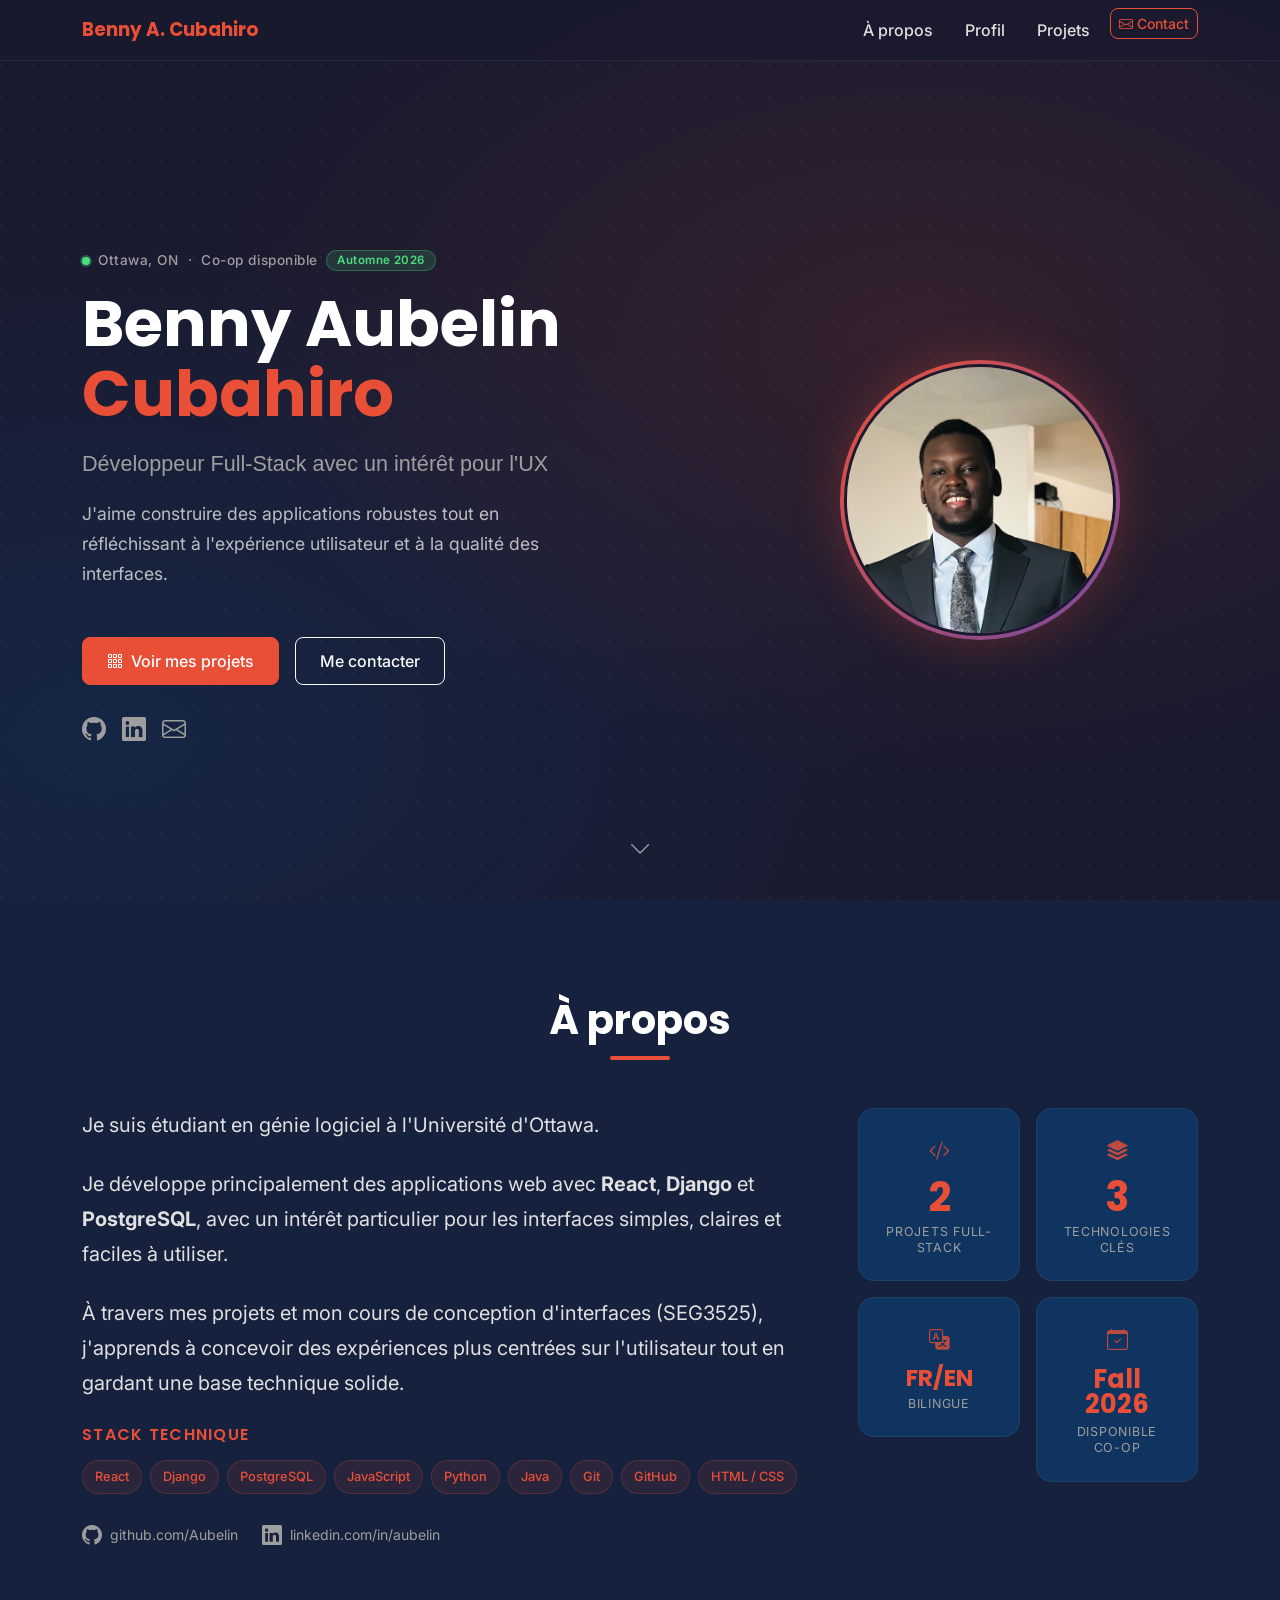
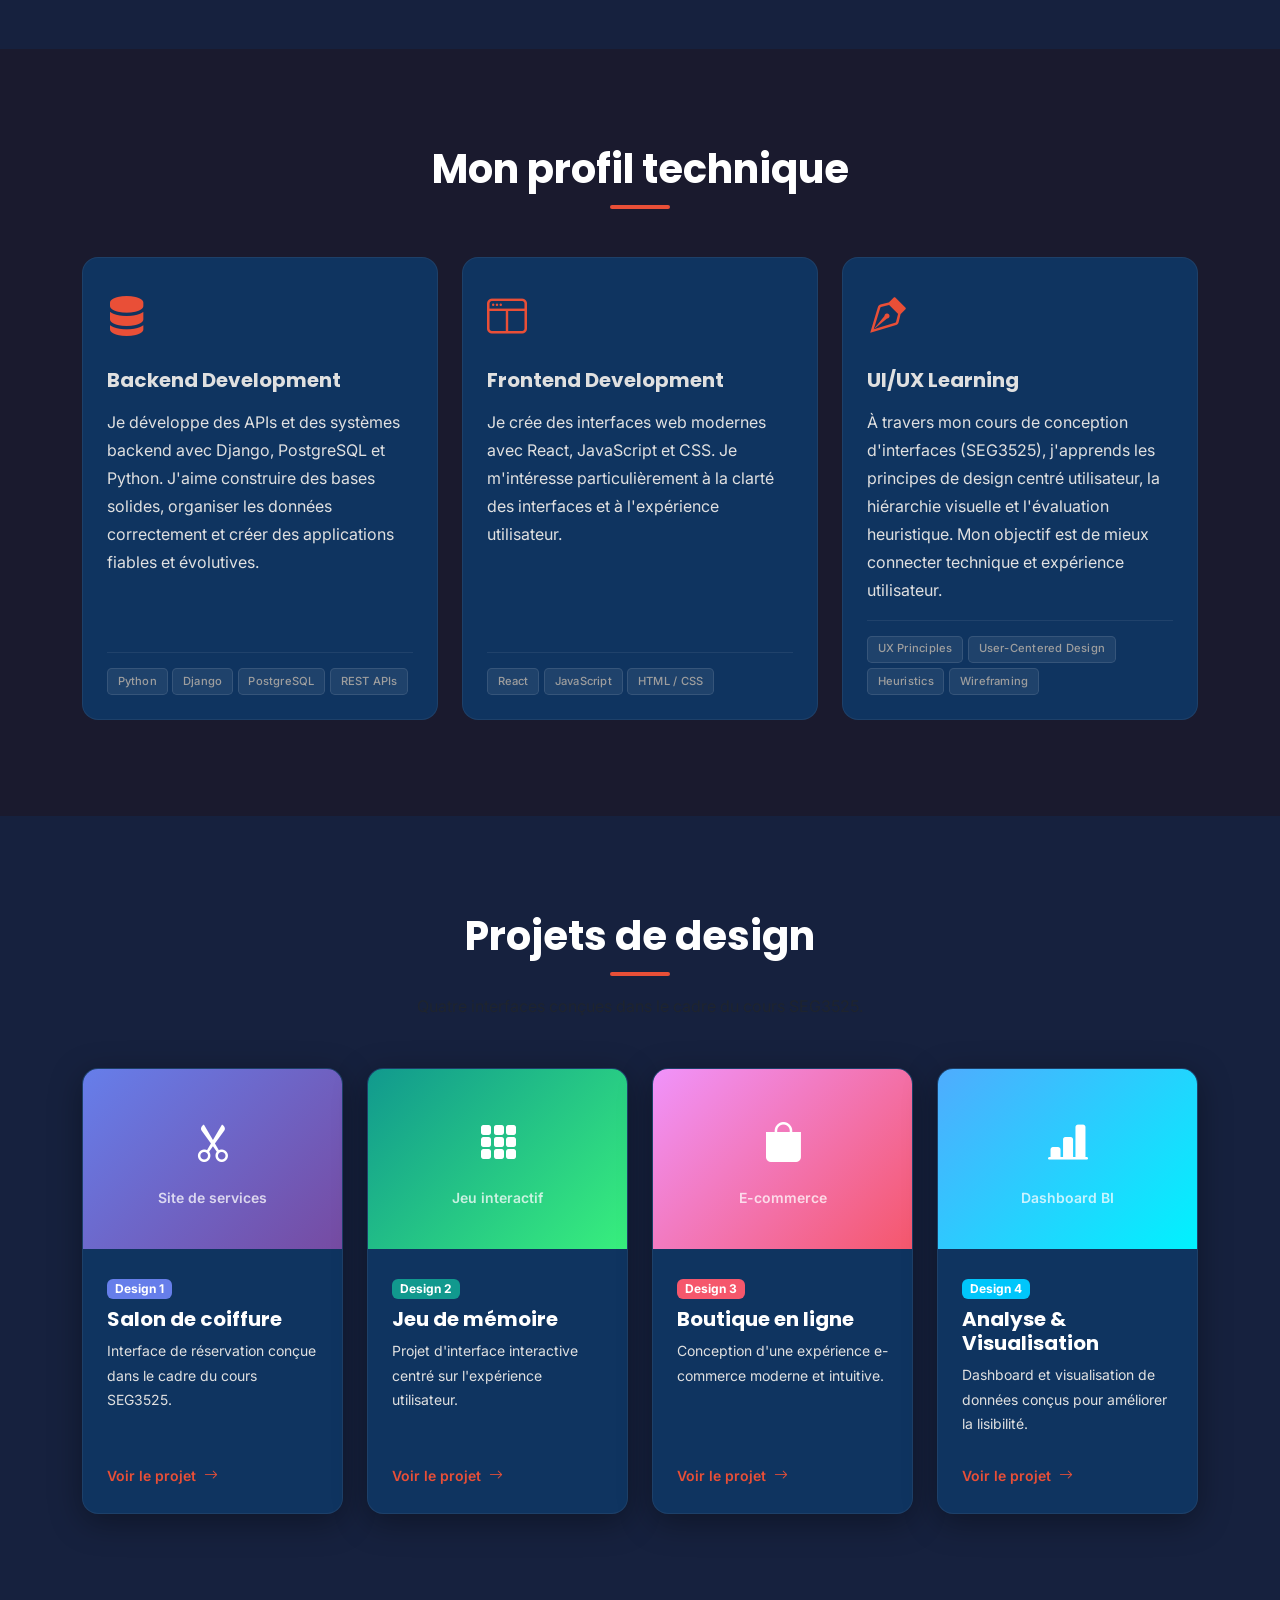
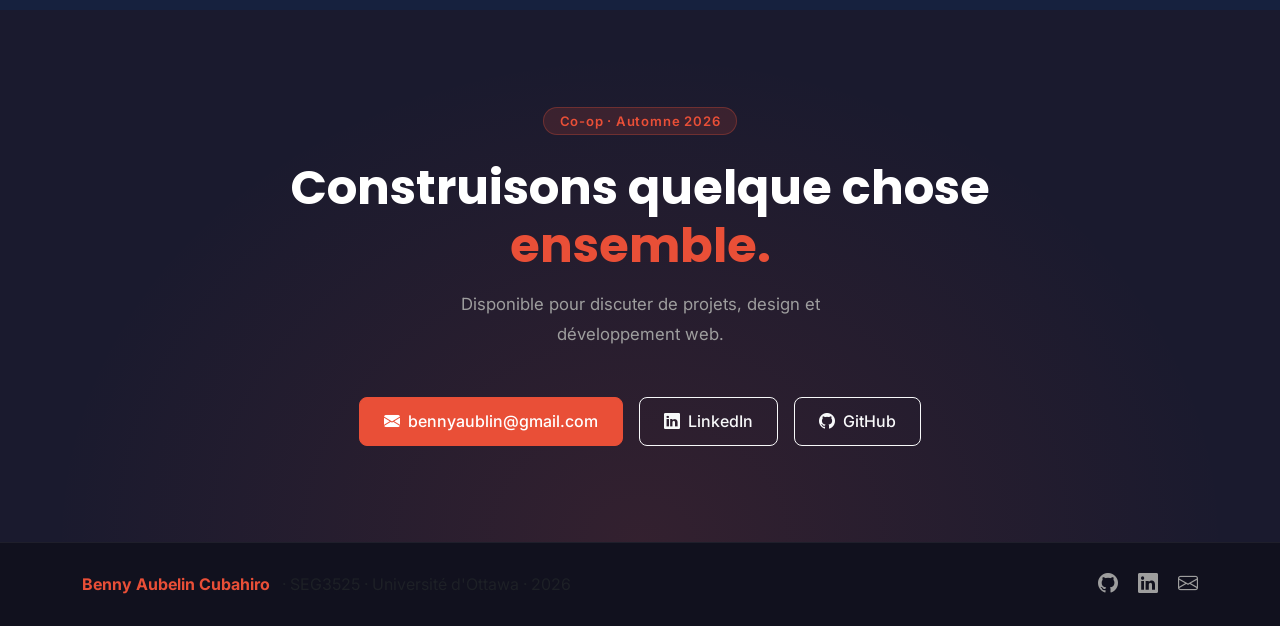
==== commit 63263cd3: "Portfolio V3 — minimal, credible, professional refactor Content: - Hero: static subtitle "Développeu" ====
--- a/index.html
+++ b/index.html
@@ -3,25 +3,21 @@
 <head>
   <meta charset="UTF-8" />
   <meta name="viewport" content="width=device-width, initial-scale=1" />
-  <meta name="description" content="Benny Aubelin Cubahiro — Ingénieur logiciel full-stack en formation à l'Université d'Ottawa. React, Django, PostgreSQL. Disponible co-op automne 2026." />
-  <title>Benny Aubelin Cubahiro — Ingénieur Logiciel · Portfolio</title>
-
-  <!-- Bootstrap 5.3 CSS -->
+  <meta name="description" content="Benny Aubelin Cubahiro — Étudiant en génie logiciel à l'Université d'Ottawa. React, Django, PostgreSQL. Co-op automne 2026." />
+  <title>Benny Aubelin Cubahiro — Portfolio</title>
+
   <link href="https://cdn.jsdelivr.net/npm/bootstrap@5.3.3/dist/css/bootstrap.min.css" rel="stylesheet" />
-  <!-- Bootstrap Icons -->
   <link rel="stylesheet" href="https://cdn.jsdelivr.net/npm/bootstrap-icons@1.11.3/font/bootstrap-icons.min.css" />
-  <!-- Google Fonts : Poppins (titres) + Inter (corps) -->
   <link rel="preconnect" href="https://fonts.googleapis.com" />
   <link rel="preconnect" href="https://fonts.gstatic.com" crossorigin />
   <link href="https://fonts.googleapis.com/css2?family=Poppins:wght@400;600;700;800&family=Inter:wght@300;400;500&display=swap" rel="stylesheet" />
-  <!-- CSS personnalisé -->
   <link rel="stylesheet" href="css/style.css" />
 </head>
 
 <body>
 
   <!-- ═══════════════════════════════════════════════════════════════
-       NAVIGATION – fixed-top, devient opaque au scroll
+       NAVIGATION
   ════════════════════════════════════════════════════════════════ -->
   <nav class="navbar navbar-expand-lg fixed-top" id="main-nav">
     <div class="container">
@@ -36,7 +32,7 @@
       <div class="collapse navbar-collapse" id="navMenu">
         <ul class="navbar-nav ms-auto gap-2">
           <li class="nav-item"><a class="nav-link" href="#about">À propos</a></li>
-          <li class="nav-item"><a class="nav-link" href="#work">Philosophie</a></li>
+          <li class="nav-item"><a class="nav-link" href="#work">Profil</a></li>
           <li class="nav-item"><a class="nav-link" href="#cases">Projets</a></li>
           <li class="nav-item">
             <a class="btn btn-outline-primary btn-sm" href="#contact">
@@ -50,43 +46,35 @@
 
 
   <!-- ═══════════════════════════════════════════════════════════════
-       SECTION HÉRO
-       Hiérarchie visuelle : H1 > typewriter > tagline > CTA
-       Équilibre : 2 colonnes asymétriques (7/12 texte, 5/12 photo)
-       Animation : typewriter sur le sous-titre, grid background
+       HÉRO
+       Hiérarchie : H1 > sous-titre > paragraphe > CTA
+       Équilibre asymétrique : 7/12 texte · 5/12 photo
   ════════════════════════════════════════════════════════════════ -->
   <section id="hero" class="min-vh-100 d-flex align-items-center">
     <div class="container">
       <div class="row align-items-center g-5">
 
-        <!-- Texte de présentation -->
         <div class="col-lg-7">
-
-          <!-- Badge de localisation + disponibilité -->
           <p class="hero-location mb-3">
             <span class="location-dot"></span>
             Ottawa, ON &nbsp;·&nbsp; Co-op disponible
             <span class="badge badge-available ms-2">Automne 2026</span>
           </p>
 
-          <!-- Titre principal -->
           <h1 class="fw-bold mb-3 hero-name">
             Benny Aubelin<br>
             <span class="text-primary">Cubahiro</span>
           </h1>
 
-          <!-- Ligne typewriter -->
-          <p class="hero-typewriter-line mb-4">
-            <span id="typewriter"></span><span class="typewriter-cursor" aria-hidden="true">|</span>
-          </p>
-
-          <!-- Tagline signature -->
+          <p class="hero-subtitle mb-3">
+            Développeur Full-Stack avec un intérêt pour l'UX
+          </p>
+
           <p class="hero-tagline mb-5">
-            Je construis des applications web qui fonctionnent —
-            et des interfaces que les gens comprennent réellement.
-          </p>
-
-          <!-- CTA principal + secondaire -->
+            J'aime construire des applications robustes tout en réfléchissant
+            à l'expérience utilisateur et à la qualité des interfaces.
+          </p>
+
           <div class="d-flex flex-wrap gap-3 mb-4">
             <a href="#cases" class="btn btn-primary btn-lg px-4">
               <i class="bi bi-grid-3x3-gap me-2"></i>Voir mes projets
@@ -96,7 +84,6 @@
             </a>
           </div>
 
-          <!-- Liens sociaux inline dans le héro -->
           <div class="d-flex gap-3 mt-2">
             <a href="https://github.com/Aubelin" class="social-link" target="_blank" rel="noopener" aria-label="GitHub">
               <i class="bi bi-github fs-4"></i>
@@ -110,7 +97,6 @@
           </div>
         </div>
 
-        <!-- Photo de profil -->
         <div class="col-lg-5 text-center">
           <div class="hero-photo-wrapper mx-auto">
             <img
@@ -124,7 +110,6 @@
       </div>
     </div>
 
-    <!-- Indicateur de défilement -->
     <a href="#about" class="scroll-indicator" aria-label="Défiler vers le bas">
       <i class="bi bi-chevron-down"></i>
     </a>
@@ -132,69 +117,52 @@
 
 
   <!-- ═══════════════════════════════════════════════════════════════
-       SECTION À PROPOS  (#about)
+       À PROPOS
        Exigence du devoir : qui vous êtes, ce que vous aimez
-       Storytelling émotionnel — style "startup / human"
-       Stats identitaires : pas des chiffres vides, des valeurs
+       Équilibre : 8/12 texte · 4/12 stats
   ════════════════════════════════════════════════════════════════ -->
   <section id="about" class="py-section bg-section-alt">
     <div class="container">
 
       <div class="section-header text-center mb-5">
-        <h2 class="section-title">À propos de moi</h2>
+        <h2 class="section-title">À propos</h2>
         <div class="section-divider mx-auto"></div>
       </div>
 
       <div class="row align-items-start g-5">
 
-        <!-- Texte biographique — version émotionnelle/startup -->
         <div class="col-lg-8">
           <p class="fs-5 mb-4">
-            J'ai construit ma première application full-stack seul — pas parce que
-            c'était demandé. React côté client, Django côté serveur, PostgreSQL en base.
-            Parce que je voulais savoir ce que ça fait vraiment de construire un produit
-            de bout en bout. <strong>Sans filet.</strong>
+            Je suis étudiant en génie logiciel à l'Université d'Ottawa.
           </p>
           <p class="fs-5 mb-4">
-            Je suis en <strong>génie logiciel</strong> à l'Université d'Ottawa
-            (B.A.Sc., 2024–présent), et je suis un cours de
-            <strong>conception d'interfaces</strong> (SEG3525) qui m'apprend à voir
-            le code autrement — pas comme une liste d'instructions, mais comme
-            un dialogue entre un système et un être humain.
-            Ce mix technique&nbsp;+&nbsp;design, c'est ce qui m'intéresse vraiment.
+            Je développe principalement des applications web avec
+            <strong>React</strong>, <strong>Django</strong> et <strong>PostgreSQL</strong>,
+            avec un intérêt particulier pour les interfaces simples,
+            claires et faciles à utiliser.
           </p>
           <p class="fs-5 mb-4">
-            Je cherche un <strong>stage co-op pour l'automne 2026</strong>.
-            Je veux travailler dans une équipe qui construit des produits qui comptent —
-            où ce qu'on livre est utilisé, critiqué, amélioré.
-            Bilingue <strong>FR/EN</strong>. J'apprends vite. Je travaille proprement.
-            Et je sais quand poser les bonnes questions.
-          </p>
-
-          <!-- Stack technique -->
+            À travers mes projets et mon cours de conception d'interfaces (SEG3525),
+            j'apprends à concevoir des expériences plus centrées sur l'utilisateur
+            tout en gardant une base technique solide.
+          </p>
+
+          <!-- Stack technique réduite -->
           <h3 class="h6 text-primary text-uppercase fw-semibold mb-3 letter-spacing">
             Stack technique
           </h3>
           <div class="d-flex flex-wrap gap-2 mb-4">
-            <span class="skill-badge">Java</span>
-            <span class="skill-badge">Python</span>
-            <span class="skill-badge">JavaScript</span>
-            <span class="skill-badge">SQL</span>
             <span class="skill-badge">React</span>
             <span class="skill-badge">Django</span>
-            <span class="skill-badge">REST APIs</span>
             <span class="skill-badge">PostgreSQL</span>
-            <span class="skill-badge">MySQL</span>
-            <span class="skill-badge">Git / GitHub</span>
-            <span class="skill-badge">Bootstrap 5</span>
+            <span class="skill-badge">JavaScript</span>
+            <span class="skill-badge">Python</span>
+            <span class="skill-badge">Java</span>
+            <span class="skill-badge">Git</span>
+            <span class="skill-badge">GitHub</span>
             <span class="skill-badge">HTML / CSS</span>
-            <span class="skill-badge">MVC</span>
-            <span class="skill-badge">OOP / SOLID</span>
-            <span class="skill-badge">UML</span>
-            <span class="skill-badge">Linux / Unix</span>
-          </div>
-
-          <!-- Liens sociaux -->
+          </div>
+
           <div class="d-flex gap-4 align-items-center">
             <a href="https://github.com/Aubelin" class="social-link d-flex align-items-center gap-2" target="_blank" rel="noopener">
               <i class="bi bi-github fs-5"></i>
@@ -207,7 +175,7 @@
           </div>
         </div>
 
-        <!-- Statistiques identitaires V2 — avec icônes -->
+        <!-- Stats -->
         <div class="col-lg-4">
           <div class="row g-3">
             <div class="col-6">
@@ -247,72 +215,83 @@
 
 
   <!-- ═══════════════════════════════════════════════════════════════
-       SECTION PHILOSOPHIE DE TRAVAIL  (#work)
+       MON PROFIL TECHNIQUE
        Exigence du devoir : façon de travailler + formation
-       Reframing : pas un cours — une identité de développeur
+       3 domaines : Backend · Frontend · UI/UX Learning
        Équilibre : 3 colonnes égales — symétrique
   ════════════════════════════════════════════════════════════════ -->
   <section id="work" class="py-section">
     <div class="container">
 
       <div class="section-header text-center mb-5">
-        <h2 class="section-title">Comment je travaille</h2>
+        <h2 class="section-title">Mon profil technique</h2>
         <div class="section-divider mx-auto"></div>
-        <p class="text-muted mt-3 mx-auto" style="max-width:540px;">
-          Pas seulement ce que je sais faire — mais comment je pense,
-          comment j'apprends, et pourquoi ça compte.
-        </p>
       </div>
 
       <div class="row g-4">
 
-        <!-- Principe 1 : Ingénieur qui pense produit -->
+        <!-- Carte 1 — Backend Development -->
         <div class="col-md-4">
-          <div class="feature-card h-100 p-4 animate-on-scroll">
+          <div class="feature-card h-100 p-4 animate-on-scroll d-flex flex-column">
             <div class="feature-icon mb-3">
-              <i class="bi bi-lightbulb-fill fs-1"></i>
-            </div>
-            <h3 class="h5 fw-bold mb-3">Ingénieur qui pense produit</h3>
-            <p class="mb-0">
-              Je ne livre pas du code. Je livre des fonctionnalités que
-              les gens utilisent réellement. Avant d'écrire une ligne,
-              je me demande : <em>à quel problème est-ce que ça répond ?</em>
-              Cette question change l'architecture, le design,
-              les priorités.
+              <i class="bi bi-server fs-1"></i>
+            </div>
+            <h3 class="h5 fw-bold mb-3">Backend Development</h3>
+            <p class="mb-3 flex-grow-1">
+              Je développe des APIs et des systèmes backend avec Django,
+              PostgreSQL et Python. J'aime construire des bases solides,
+              organiser les données correctement et créer des applications
+              fiables et évolutives.
             </p>
-          </div>
-        </div>
-
-        <!-- Principe 2 : Les deux côtés du spectre -->
+            <div class="tech-tags">
+              <span class="tech-tag">Python</span>
+              <span class="tech-tag">Django</span>
+              <span class="tech-tag">PostgreSQL</span>
+              <span class="tech-tag">REST APIs</span>
+            </div>
+          </div>
+        </div>
+
+        <!-- Carte 2 — Frontend Development -->
         <div class="col-md-4">
-          <div class="feature-card h-100 p-4 animate-on-scroll">
+          <div class="feature-card h-100 p-4 animate-on-scroll d-flex flex-column">
             <div class="feature-icon mb-3">
-              <i class="bi bi-layout-text-sidebar-reverse fs-1"></i>
-            </div>
-            <h3 class="h5 fw-bold mb-3">Les deux côtés du spectre</h3>
-            <p class="mb-0">
-              Je comprends pourquoi un bouton est au mauvais endroit.
-              Et je sais comment le corriger dans le code. Cette double
-              lecture — ingénierie et expérience utilisateur — c'est
-              ce que j'apprends à combiner à travers mes cours et
-              mes projets.
+              <i class="bi bi-window-split fs-1"></i>
+            </div>
+            <h3 class="h5 fw-bold mb-3">Frontend Development</h3>
+            <p class="mb-3 flex-grow-1">
+              Je crée des interfaces web modernes avec React, JavaScript
+              et CSS. Je m'intéresse particulièrement à la clarté des
+              interfaces et à l'expérience utilisateur.
             </p>
-          </div>
-        </div>
-
-        <!-- Principe 3 : Apprendre en construisant -->
+            <div class="tech-tags">
+              <span class="tech-tag">React</span>
+              <span class="tech-tag">JavaScript</span>
+              <span class="tech-tag">HTML / CSS</span>
+            </div>
+          </div>
+        </div>
+
+        <!-- Carte 3 — UI/UX Learning -->
         <div class="col-md-4">
-          <div class="feature-card h-100 p-4 animate-on-scroll">
+          <div class="feature-card h-100 p-4 animate-on-scroll d-flex flex-column">
             <div class="feature-icon mb-3">
-              <i class="bi bi-hammer fs-1"></i>
-            </div>
-            <h3 class="h5 fw-bold mb-3">Apprendre en construisant</h3>
-            <p class="mb-0">
-              Je n'attends pas qu'on m'enseigne quelque chose pour
-              m'y lancer. J'ai appris React, Django et PostgreSQL
-              ensemble en construisant une vraie application de zéro.
-              Pour moi, l'apprentissage commence quand je touche le code.
+              <i class="bi bi-vector-pen fs-1"></i>
+            </div>
+            <h3 class="h5 fw-bold mb-3">UI/UX Learning</h3>
+            <p class="mb-3 flex-grow-1">
+              À travers mon cours de conception d'interfaces (SEG3525),
+              j'apprends les principes de design centré utilisateur,
+              la hiérarchie visuelle et l'évaluation heuristique.
+              Mon objectif est de mieux connecter technique et
+              expérience utilisateur.
             </p>
+            <div class="tech-tags">
+              <span class="tech-tag">UX Principles</span>
+              <span class="tech-tag">User-Centered Design</span>
+              <span class="tech-tag">Heuristics</span>
+              <span class="tech-tag">Wireframing</span>
+            </div>
           </div>
         </div>
 
@@ -322,10 +301,9 @@
 
 
   <!-- ═══════════════════════════════════════════════════════════════
-       SECTION 4 ÉTUDES DE CAS  (#cases)
+       PROJETS DE DESIGN
        Exigence du devoir : 4 cartes cliquables → pages placeholder
-       V2 : question UX centrale comme description — case study framing
-       Échelle : badges, titres et textes à tailles différenciées
+       Style : minimaliste, descriptions courtes et claires
   ════════════════════════════════════════════════════════════════ -->
   <section id="cases" class="py-section bg-section-alt">
     <div class="container">
@@ -333,9 +311,8 @@
       <div class="section-header text-center mb-5">
         <h2 class="section-title">Projets de design</h2>
         <div class="section-divider mx-auto"></div>
-        <p class="text-muted mt-3 mx-auto" style="max-width:560px;">
-          Quatre interfaces conçues ce semestre dans SEG3525 —
-          chaque carte pose la question de design centrale du projet.
+        <p class="text-muted mt-3 mx-auto" style="max-width:480px;">
+          Quatre interfaces conçues dans le cadre du cours SEG3525.
         </p>
       </div>
 
@@ -354,14 +331,13 @@
               <div class="card-body p-4">
                 <span class="badge mb-2" style="background:#667eea;">Design 1</span>
                 <h5 class="card-title fw-bold mb-2">Salon de coiffure</h5>
-                <p class="card-problem small mb-0">
-                  <i class="bi bi-question-circle me-1 text-primary"></i>
-                  Comment rendre la réservation aussi simple que possible pour quelqu'un qui n'utilise pas d'apps ?
+                <p class="card-text small mb-0">
+                  Interface de réservation conçue dans le cadre du cours SEG3525.
                 </p>
               </div>
               <div class="card-footer-custom px-4 pb-4">
                 <span class="text-primary small fw-semibold">
-                  Voir l'étude <i class="bi bi-arrow-right ms-1"></i>
+                  Voir le projet <i class="bi bi-arrow-right ms-1"></i>
                 </span>
               </div>
             </div>
@@ -381,14 +357,13 @@
               <div class="card-body p-4">
                 <span class="badge mb-2" style="background:#11998e;">Design 2</span>
                 <h5 class="card-title fw-bold mb-2">Jeu de mémoire</h5>
-                <p class="card-problem small mb-0">
-                  <i class="bi bi-question-circle me-1 text-primary"></i>
-                  Qu'est-ce qui rend un jeu addictif ? Retour visuel, progression, récompense immédiate.
+                <p class="card-text small mb-0">
+                  Projet d'interface interactive centré sur l'expérience utilisateur.
                 </p>
               </div>
               <div class="card-footer-custom px-4 pb-4">
                 <span class="text-primary small fw-semibold">
-                  Voir l'étude <i class="bi bi-arrow-right ms-1"></i>
+                  Voir le projet <i class="bi bi-arrow-right ms-1"></i>
                 </span>
               </div>
             </div>
@@ -408,14 +383,13 @@
               <div class="card-body p-4">
                 <span class="badge mb-2" style="background:#f5576c;">Design 3</span>
                 <h5 class="card-title fw-bold mb-2">Boutique en ligne</h5>
-                <p class="card-problem small mb-0">
-                  <i class="bi bi-question-circle me-1 text-primary"></i>
-                  Pourquoi 70&nbsp;% des paniers sont abandonnés — et comment y répondre par le design.
+                <p class="card-text small mb-0">
+                  Conception d'une expérience e-commerce moderne et intuitive.
                 </p>
               </div>
               <div class="card-footer-custom px-4 pb-4">
                 <span class="text-primary small fw-semibold">
-                  Voir l'étude <i class="bi bi-arrow-right ms-1"></i>
+                  Voir le projet <i class="bi bi-arrow-right ms-1"></i>
                 </span>
               </div>
             </div>
@@ -435,14 +409,13 @@
               <div class="card-body p-4">
                 <span class="badge mb-2" style="background:#00c6fb;">Design 4</span>
                 <h5 class="card-title fw-bold mb-2">Analyse &amp; Visualisation</h5>
-                <p class="card-problem small mb-0">
-                  <i class="bi bi-question-circle me-1 text-primary"></i>
-                  Peut-on rendre des données complexes compréhensibles en moins de 5 secondes ?
+                <p class="card-text small mb-0">
+                  Dashboard et visualisation de données conçus pour améliorer la lisibilité.
                 </p>
               </div>
               <div class="card-footer-custom px-4 pb-4">
                 <span class="text-primary small fw-semibold">
-                  Voir l'étude <i class="bi bi-arrow-right ms-1"></i>
+                  Voir le projet <i class="bi bi-arrow-right ms-1"></i>
                 </span>
               </div>
             </div>
@@ -455,19 +428,17 @@
 
 
   <!-- ═══════════════════════════════════════════════════════════════
-       SECTION CTA FINALE  (#contact)
-       Identité forte, appel direct, disponibilité co-op
+       CONTACT
   ════════════════════════════════════════════════════════════════ -->
   <section id="contact" class="py-section cta-section">
     <div class="container text-center">
-      <span class="badge cta-badge mb-4">Disponible · Automne 2026</span>
+      <span class="badge cta-badge mb-4">Co-op · Automne 2026</span>
       <h2 class="fw-bold mb-3 cta-heading">
-        Je cherche une équipe qui construit<br>
-        <span class="text-primary">des produits qui comptent.</span>
+        Construisons quelque chose<br>
+        <span class="text-primary">ensemble.</span>
       </h2>
-      <p class="lead cta-sub mx-auto mb-5">
-        Co-op Fall 2026 — Développement logiciel, full-stack ou QA.
-        Ottawa ou remote. Bilingue FR/EN.
+      <p class="cta-sub mx-auto mb-5">
+        Disponible pour discuter de projets, design et développement web.
       </p>
       <div class="d-flex justify-content-center gap-3 flex-wrap">
         <a href="mailto:bennyaublin@gmail.com" class="btn btn-primary btn-lg px-4">
@@ -509,9 +480,7 @@
     </div>
   </footer>
 
-  <!-- Bootstrap JS -->
   <script src="https://cdn.jsdelivr.net/npm/bootstrap@5.3.3/dist/js/bootstrap.bundle.min.js"></script>
-  <!-- JS personnalisé -->
   <script src="js/main.js"></script>
 
 </body>
--- a/css/style.css
+++ b/css/style.css
@@ -226,13 +226,21 @@
   50%       { opacity: 0; }
 }
 
+/* Sous-titre hero — statique, sobre */
+.hero-subtitle {
+  font-family: var(--font-heading);
+  font-size: clamp(1.1rem, 2.2vw, 1.35rem);
+  color: var(--color-text-muted);
+  font-weight: 400;
+}
+
 /* Tagline signature */
 .hero-tagline {
-  font-size: clamp(1rem, 1.8vw, 1.15rem);
+  font-size: clamp(0.95rem, 1.7vw, 1.1rem);
   color: var(--color-text);
-  max-width: 520px;
-  line-height: 1.65;
-  opacity: 0.88;
+  max-width: 500px;
+  line-height: 1.7;
+  opacity: 0.82;
 }
 
 /* Photo de profil circulaire avec bordure accent */
@@ -361,8 +369,31 @@
 
 
 /* ════════════════════════════════════════════════════════════════
-   9. CARTES "COMMENT JE TRAVAILLE" — Feature cards
-════════════════════════════════════════════════════════════════ */
+   9. CARTES "MON PROFIL TECHNIQUE" — Feature cards + tech-tags
+════════════════════════════════════════════════════════════════ */
+
+/* Tags technologiques à l'intérieur des cartes domaines */
+.tech-tags {
+  display: flex;
+  flex-wrap: wrap;
+  gap: 0.3rem;
+  padding-top: 0.9rem;
+  border-top: 1px solid rgba(255, 255, 255, 0.07);
+}
+
+.tech-tag {
+  display: inline-block;
+  padding: 0.18rem 0.6rem;
+  border-radius: 0.3rem;
+  font-size: 0.7rem;
+  font-weight: 500;
+  background: rgba(255, 255, 255, 0.07);
+  color: var(--color-text-muted);
+  border: 1px solid rgba(255, 255, 255, 0.1);
+  letter-spacing: 0.02em;
+}
+
+
 .feature-card {
   background: var(--color-card);
   border: 1px solid rgba(255, 255, 255, 0.06);
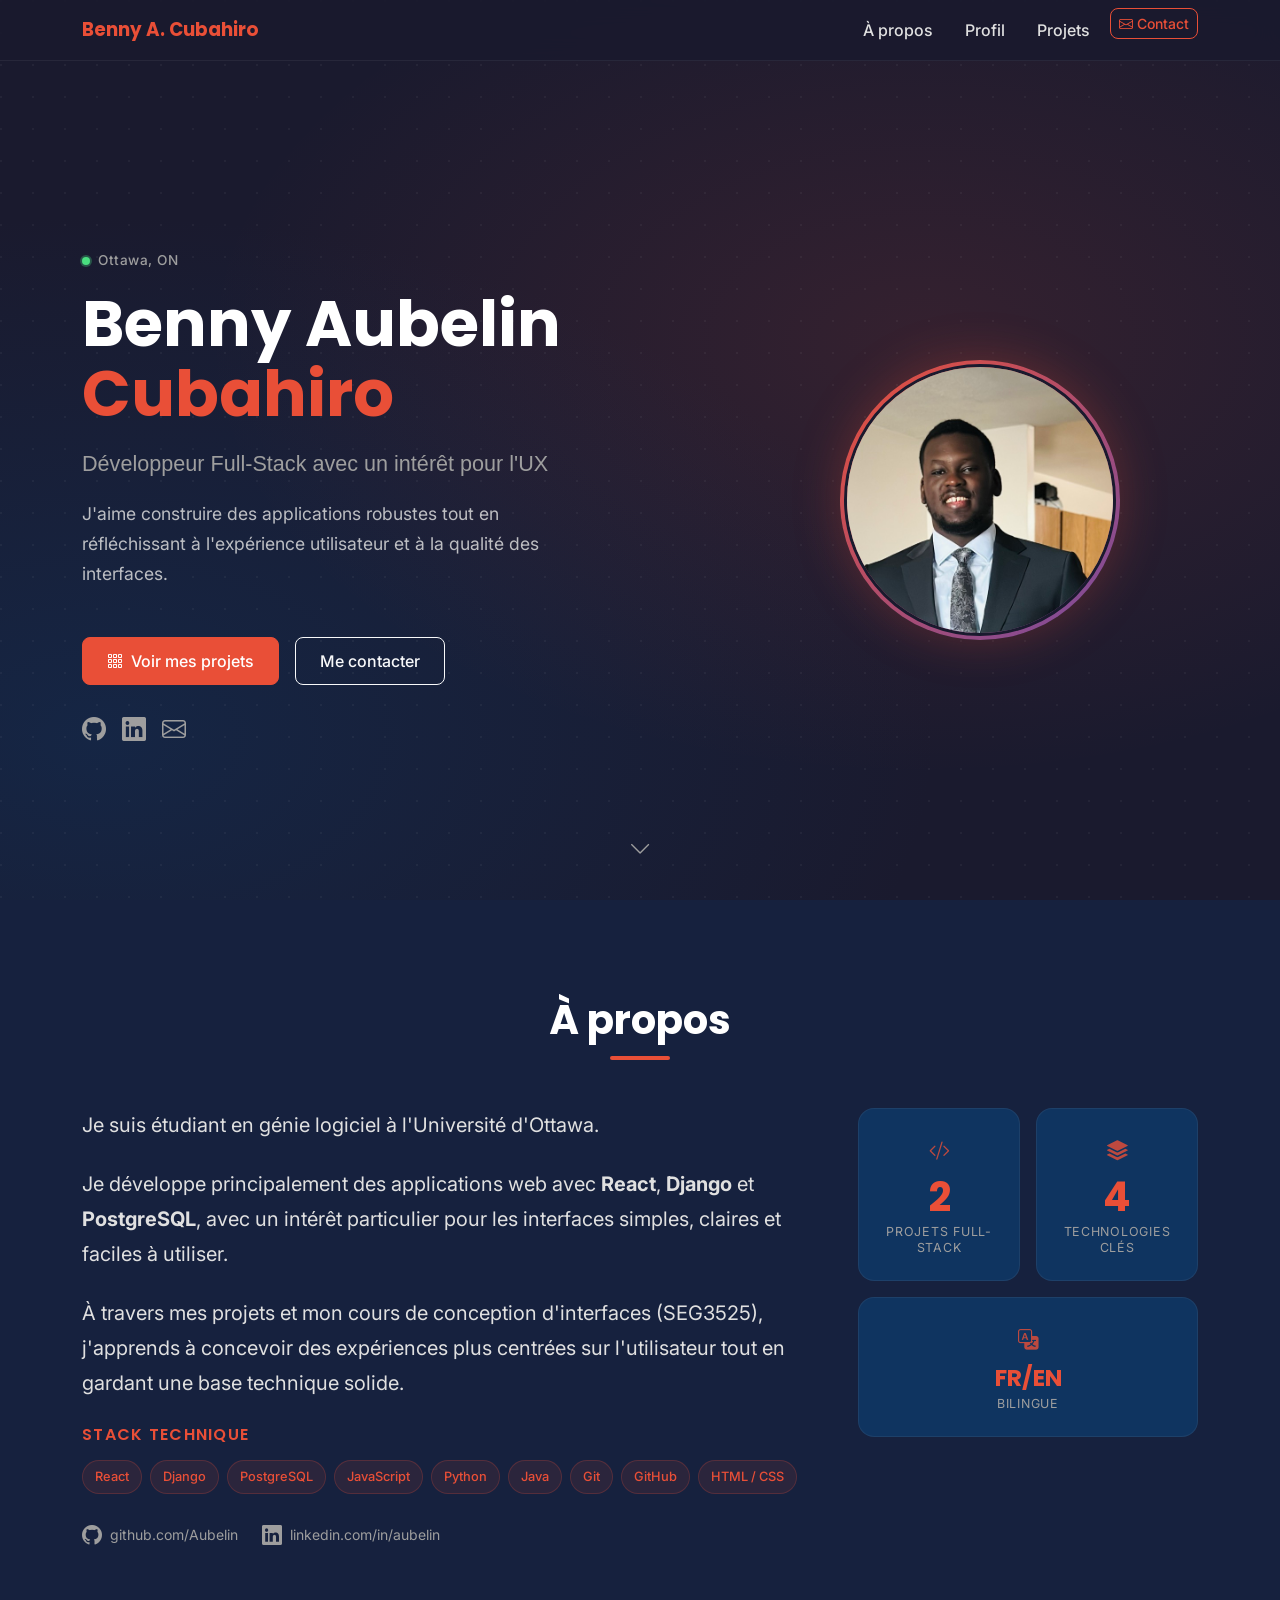
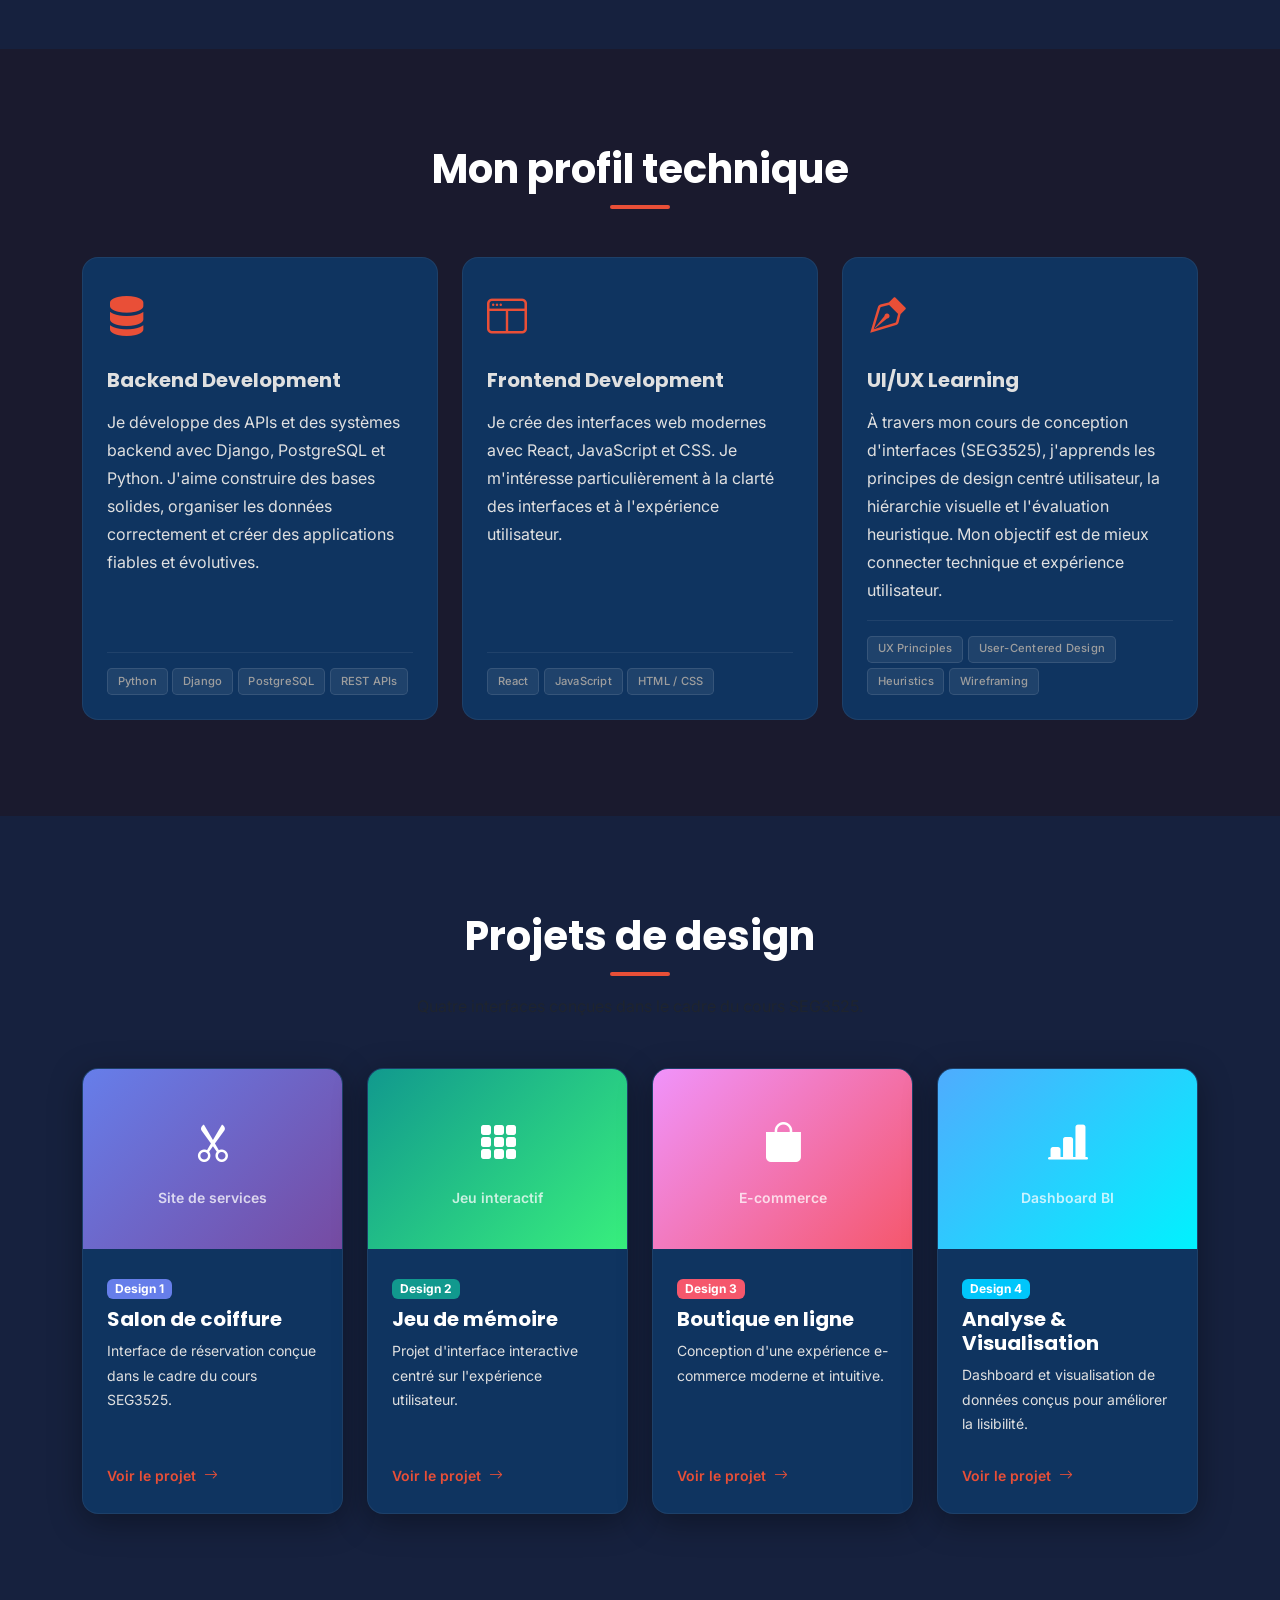
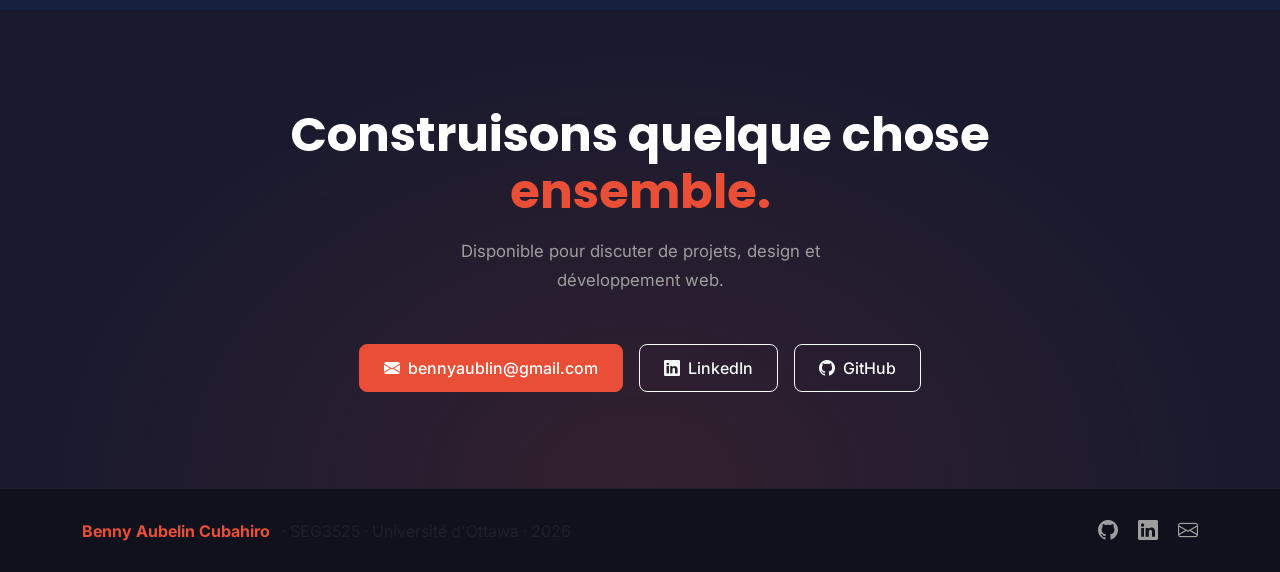
==== commit 73432d5c: "Remove availability signals from portfolio - Hero: removed "Co-op disponible" text and "Automne 2026" ====
--- a/index.html
+++ b/index.html
@@ -57,8 +57,7 @@
         <div class="col-lg-7">
           <p class="hero-location mb-3">
             <span class="location-dot"></span>
-            Ottawa, ON &nbsp;·&nbsp; Co-op disponible
-            <span class="badge badge-available ms-2">Automne 2026</span>
+            Ottawa, ON
           </p>
 
           <h1 class="fw-bold mb-3 hero-name">
@@ -192,18 +191,11 @@
                 <div class="stat-label">Technologies clés</div>
               </div>
             </div>
-            <div class="col-6">
+            <div class="col-12">
               <div class="stat-card text-center p-4 animate-on-scroll">
                 <div class="stat-icon mb-2"><i class="bi bi-translate"></i></div>
                 <div class="stat-number stat-text">FR/EN</div>
                 <div class="stat-label">Bilingue</div>
-              </div>
-            </div>
-            <div class="col-6">
-              <div class="stat-card text-center p-4 animate-on-scroll">
-                <div class="stat-icon mb-2"><i class="bi bi-calendar-check"></i></div>
-                <div class="stat-number stat-text" style="font-size:1.6rem;">Fall<br>2026</div>
-                <div class="stat-label">Disponible co-op</div>
               </div>
             </div>
           </div>
@@ -432,7 +424,6 @@
   ════════════════════════════════════════════════════════════════ -->
   <section id="contact" class="py-section cta-section">
     <div class="container text-center">
-      <span class="badge cta-badge mb-4">Co-op · Automne 2026</span>
       <h2 class="fw-bold mb-3 cta-heading">
         Construisons quelque chose<br>
         <span class="text-primary">ensemble.</span>
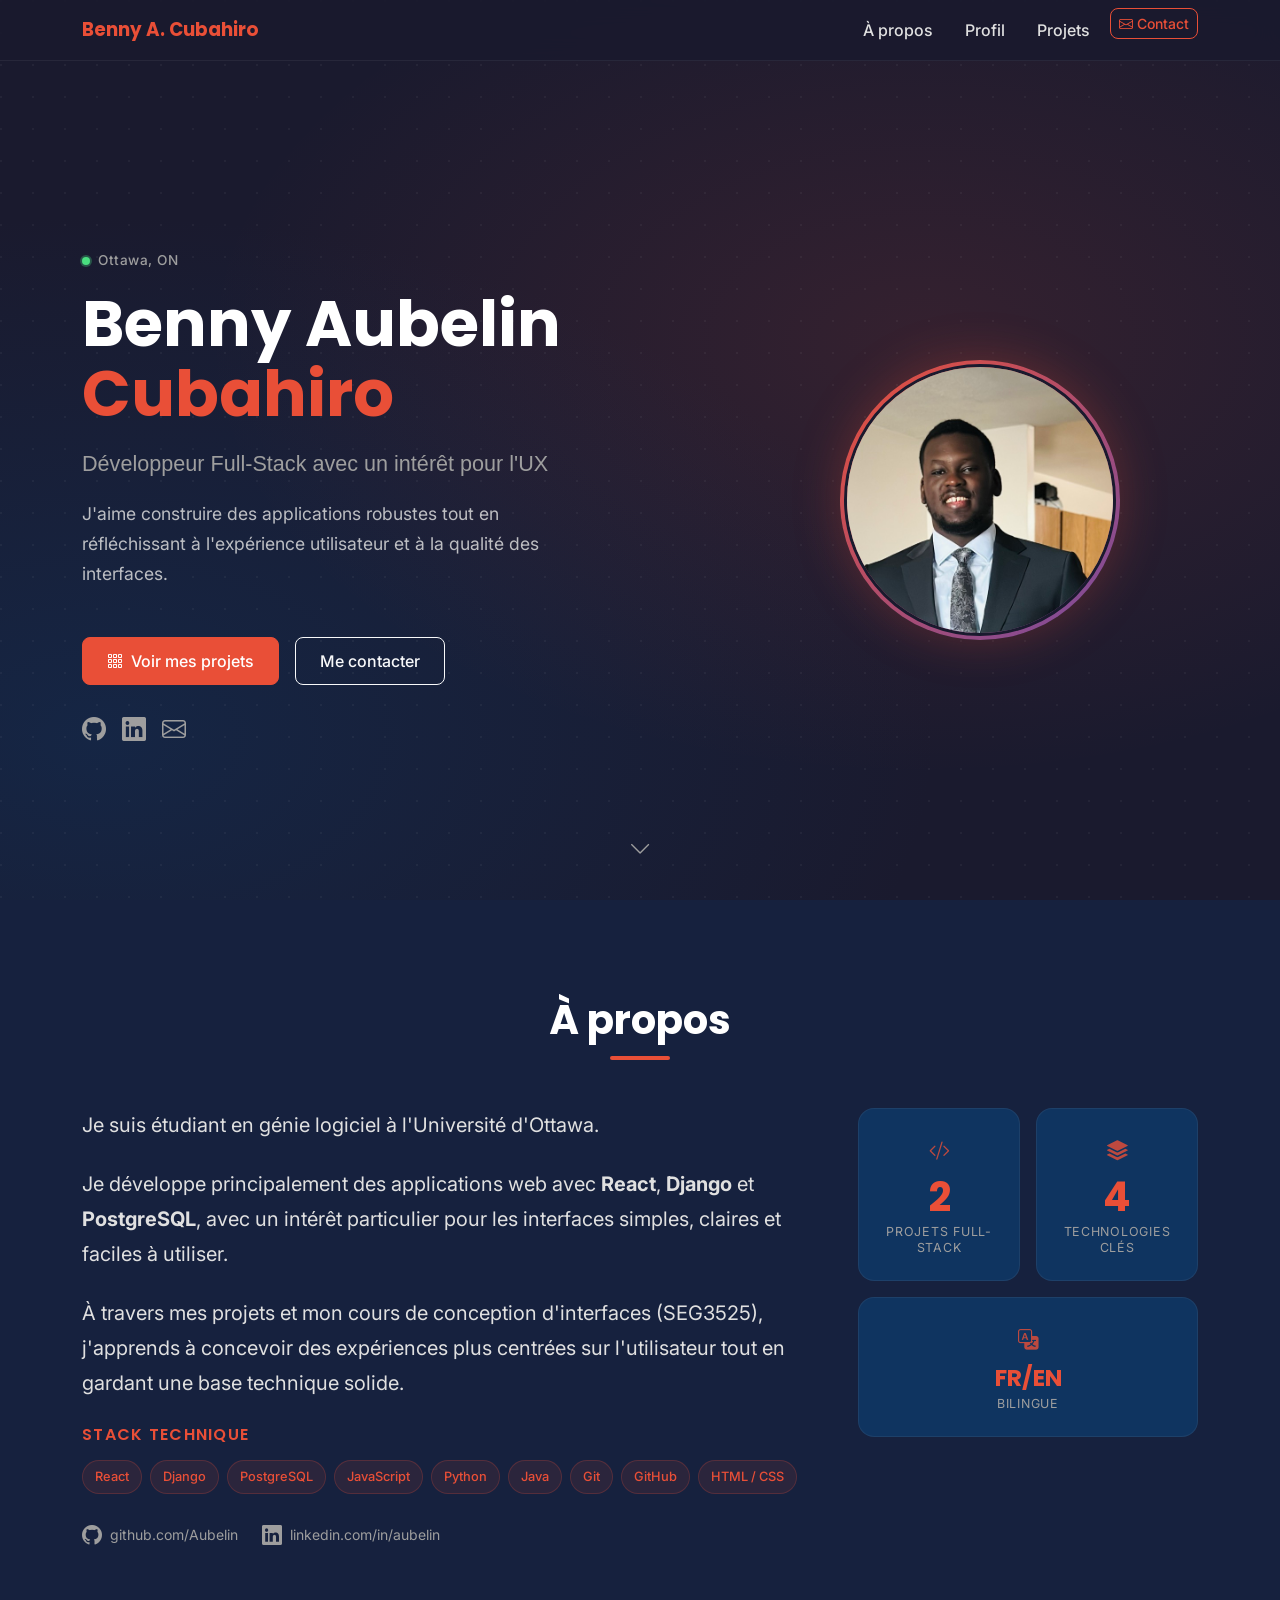
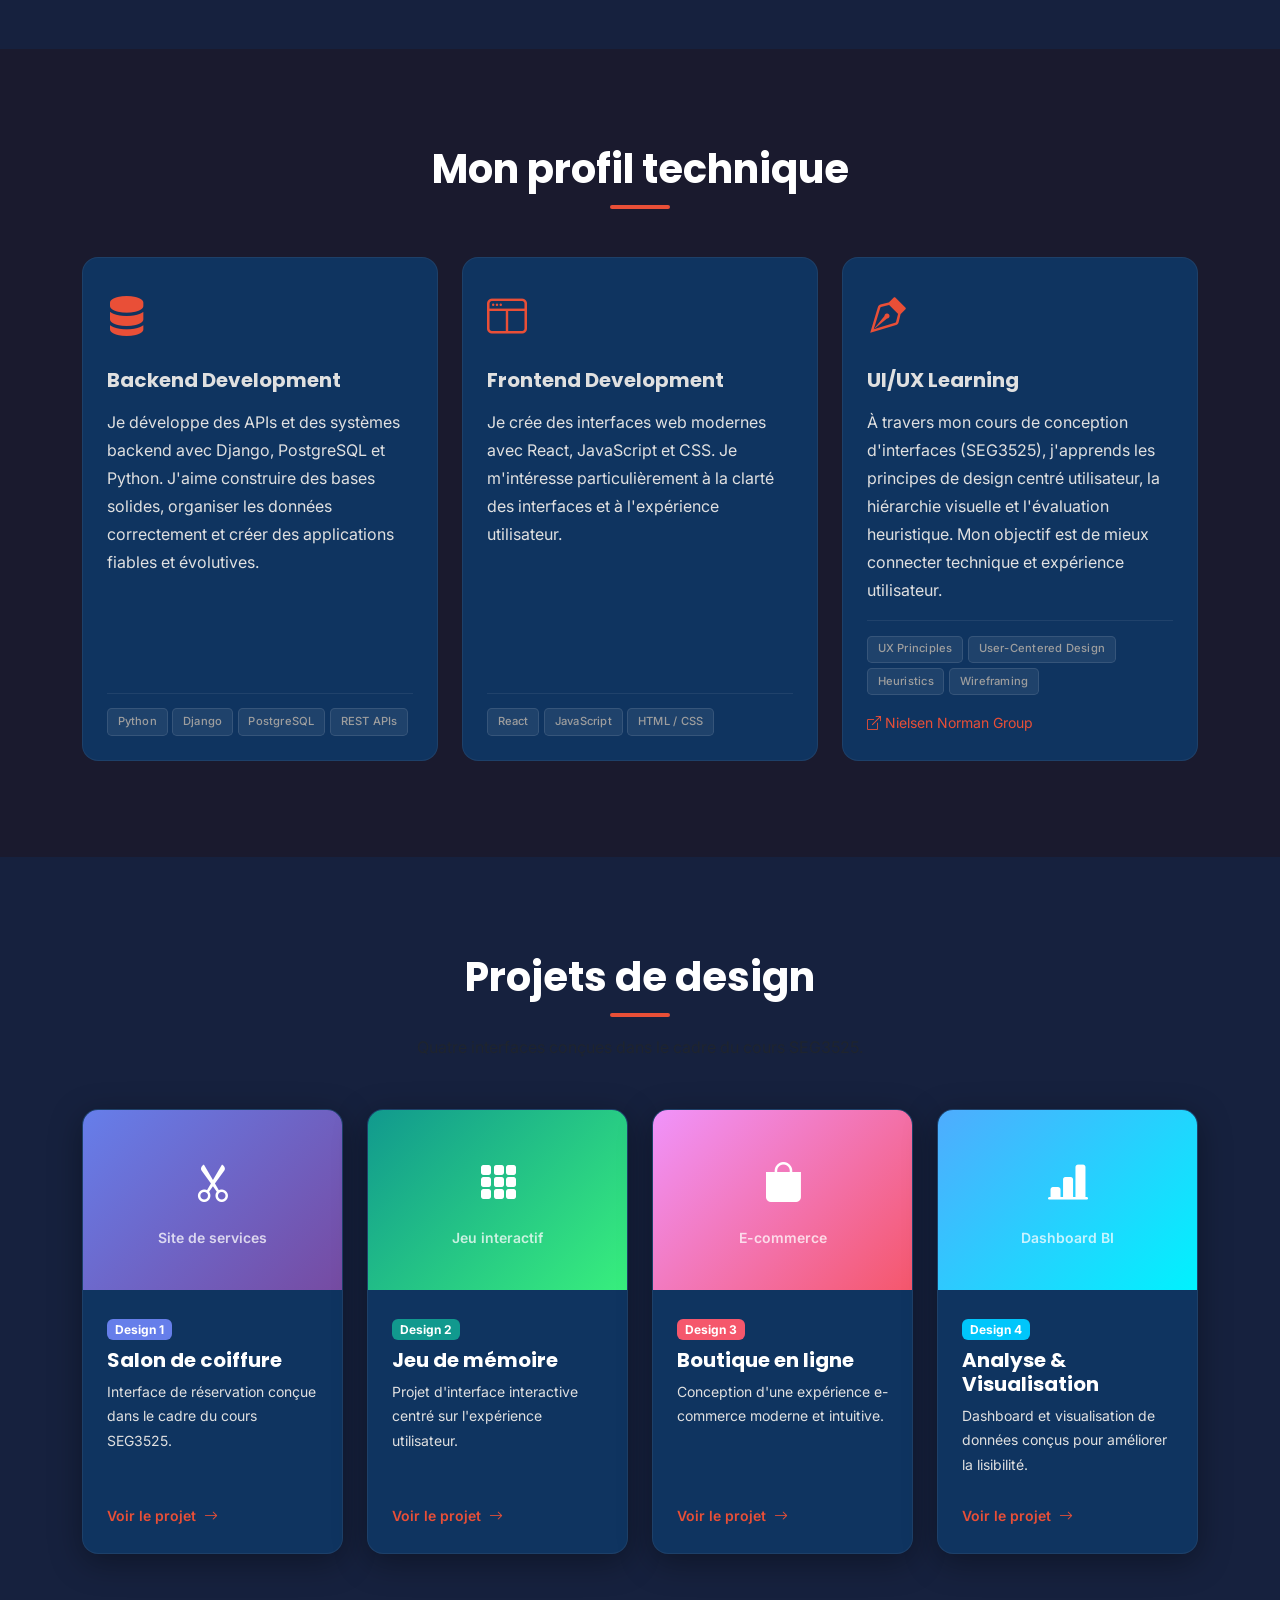
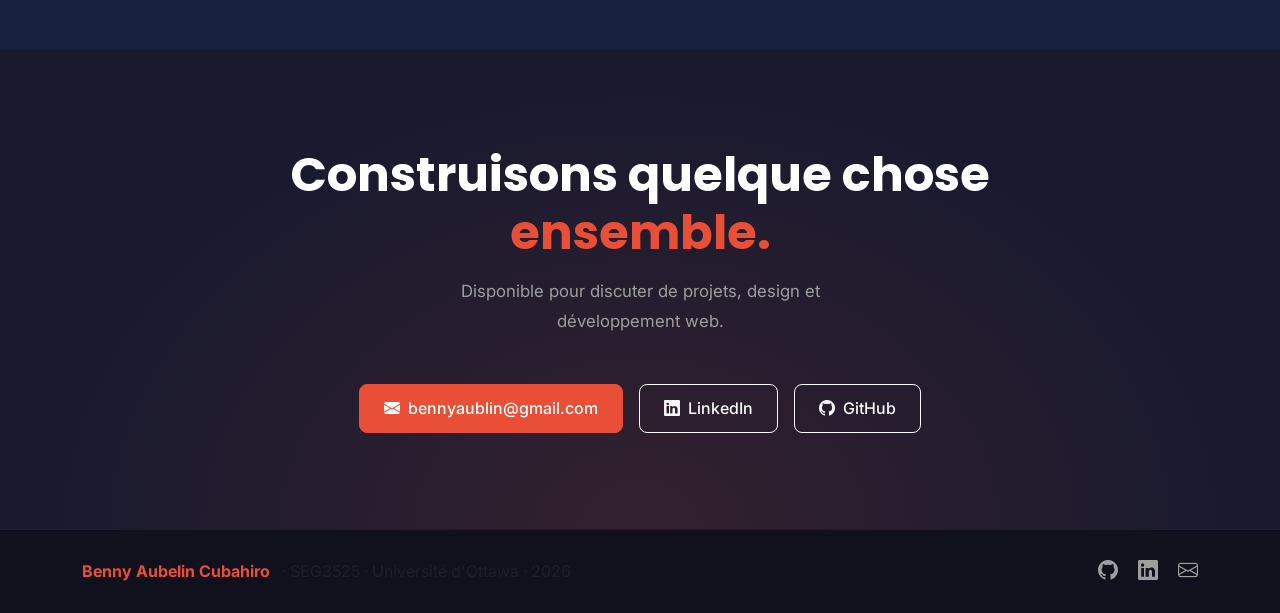
==== commit 8b8f7446: "Add NN/g reference link in UI/UX Learning card" ====
--- a/index.html
+++ b/index.html
@@ -284,6 +284,10 @@
               <span class="tech-tag">Heuristics</span>
               <span class="tech-tag">Wireframing</span>
             </div>
+            <a href="https://www.nngroup.com" target="_blank" rel="noopener"
+               class="text-primary text-decoration-none small d-block mt-3">
+              <i class="bi bi-box-arrow-up-right me-1"></i>Nielsen Norman Group
+            </a>
           </div>
         </div>
 
